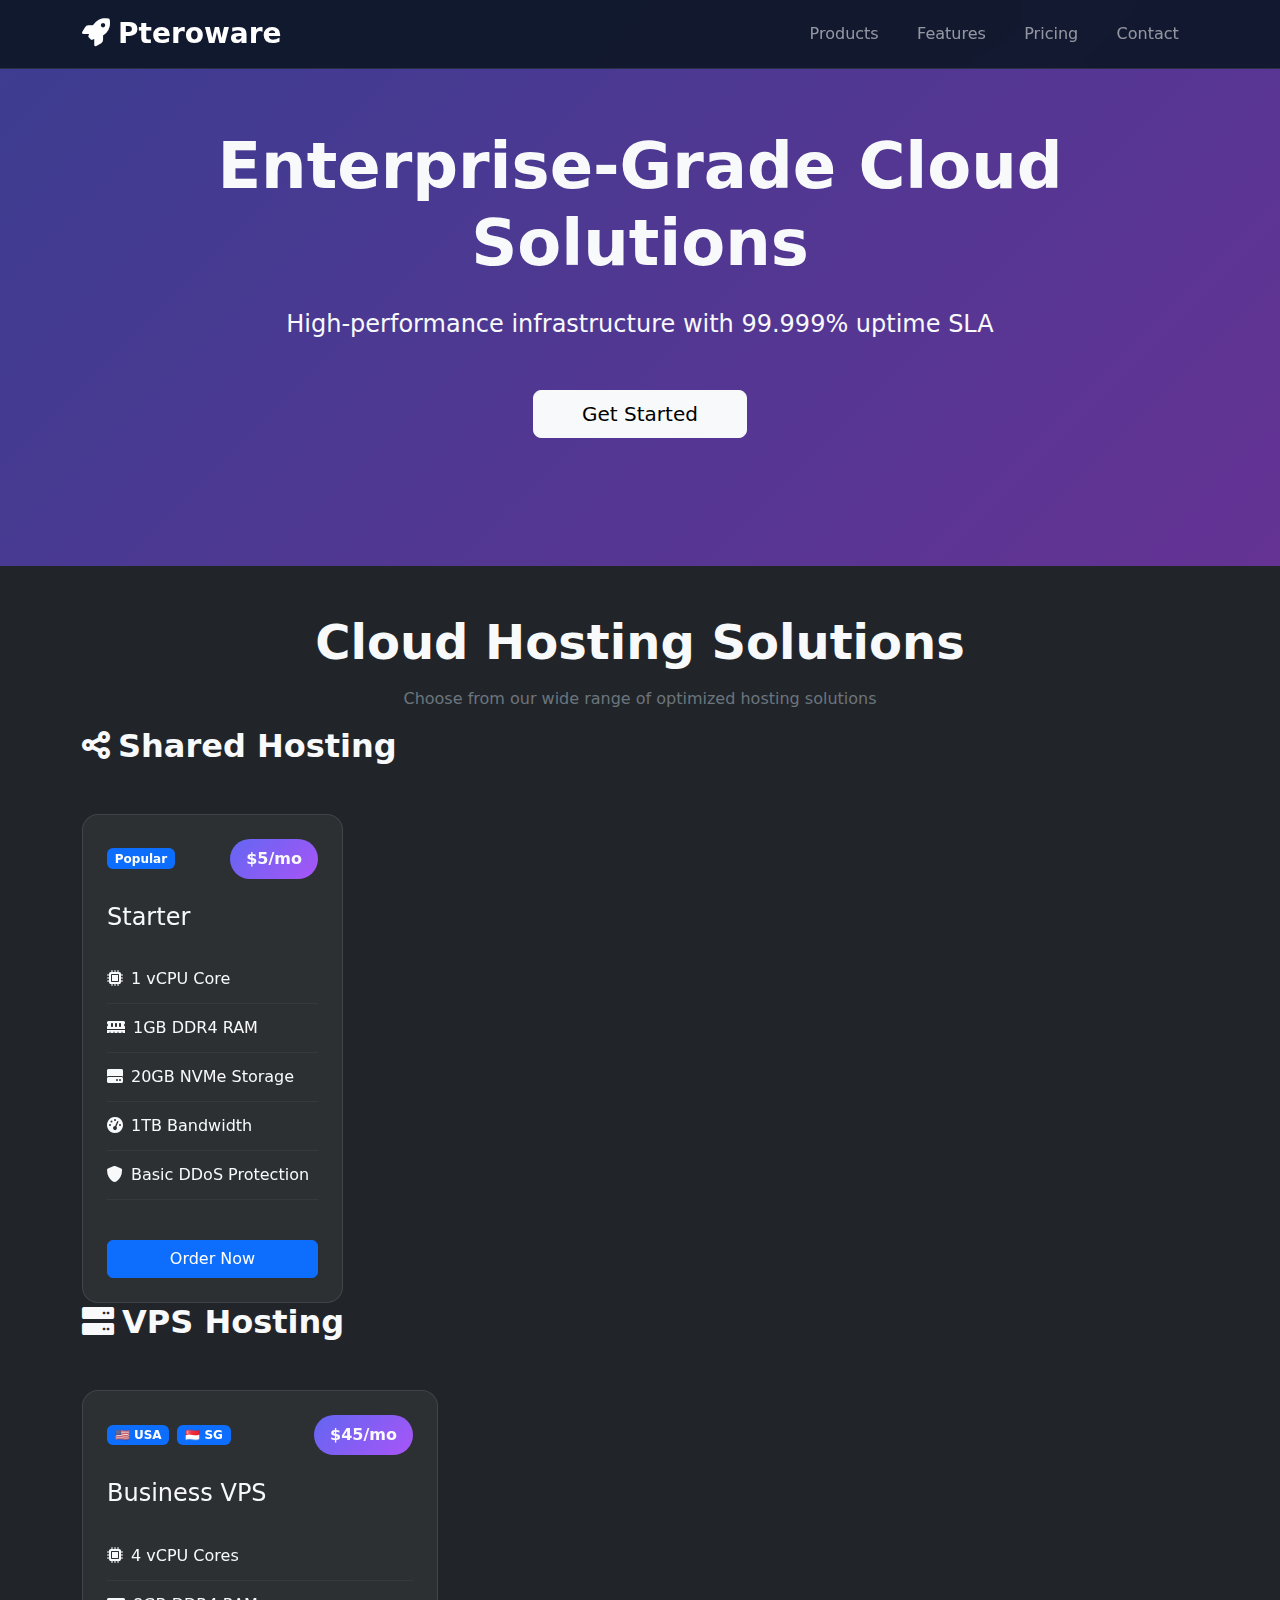
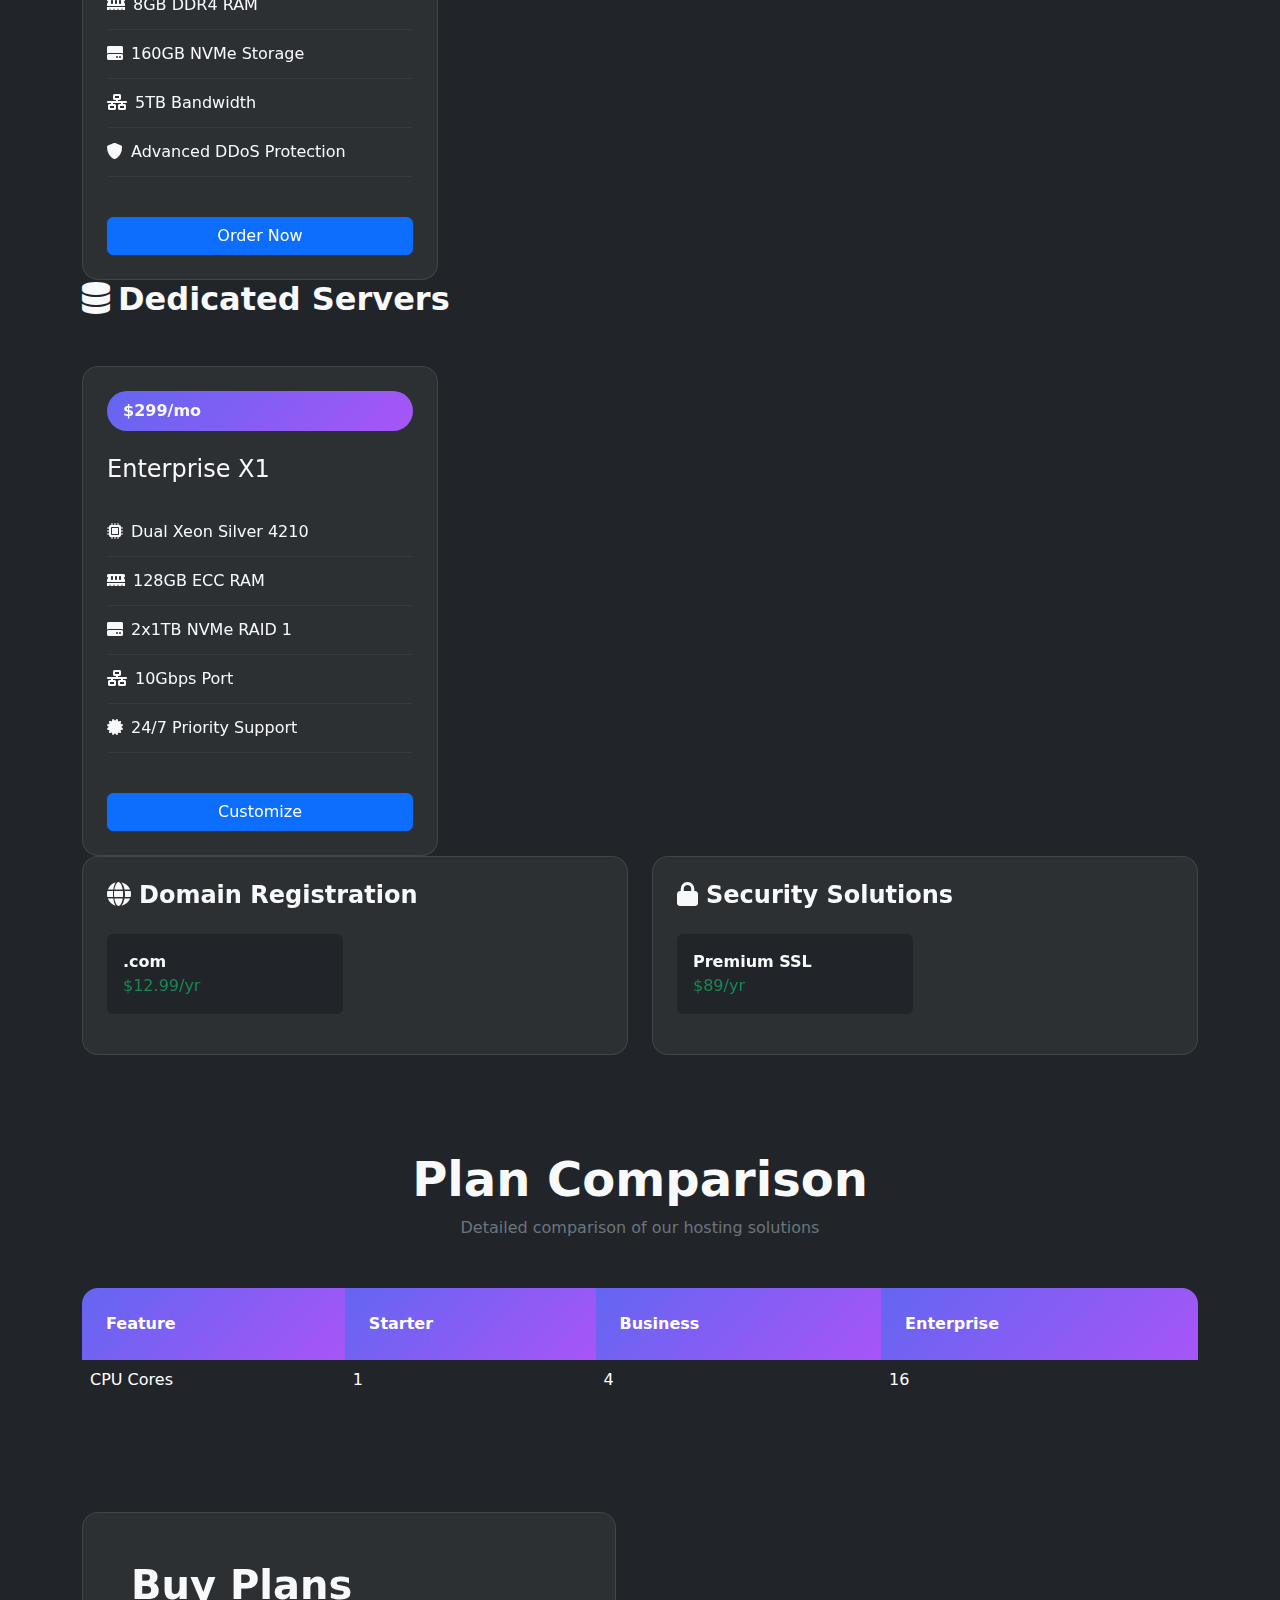
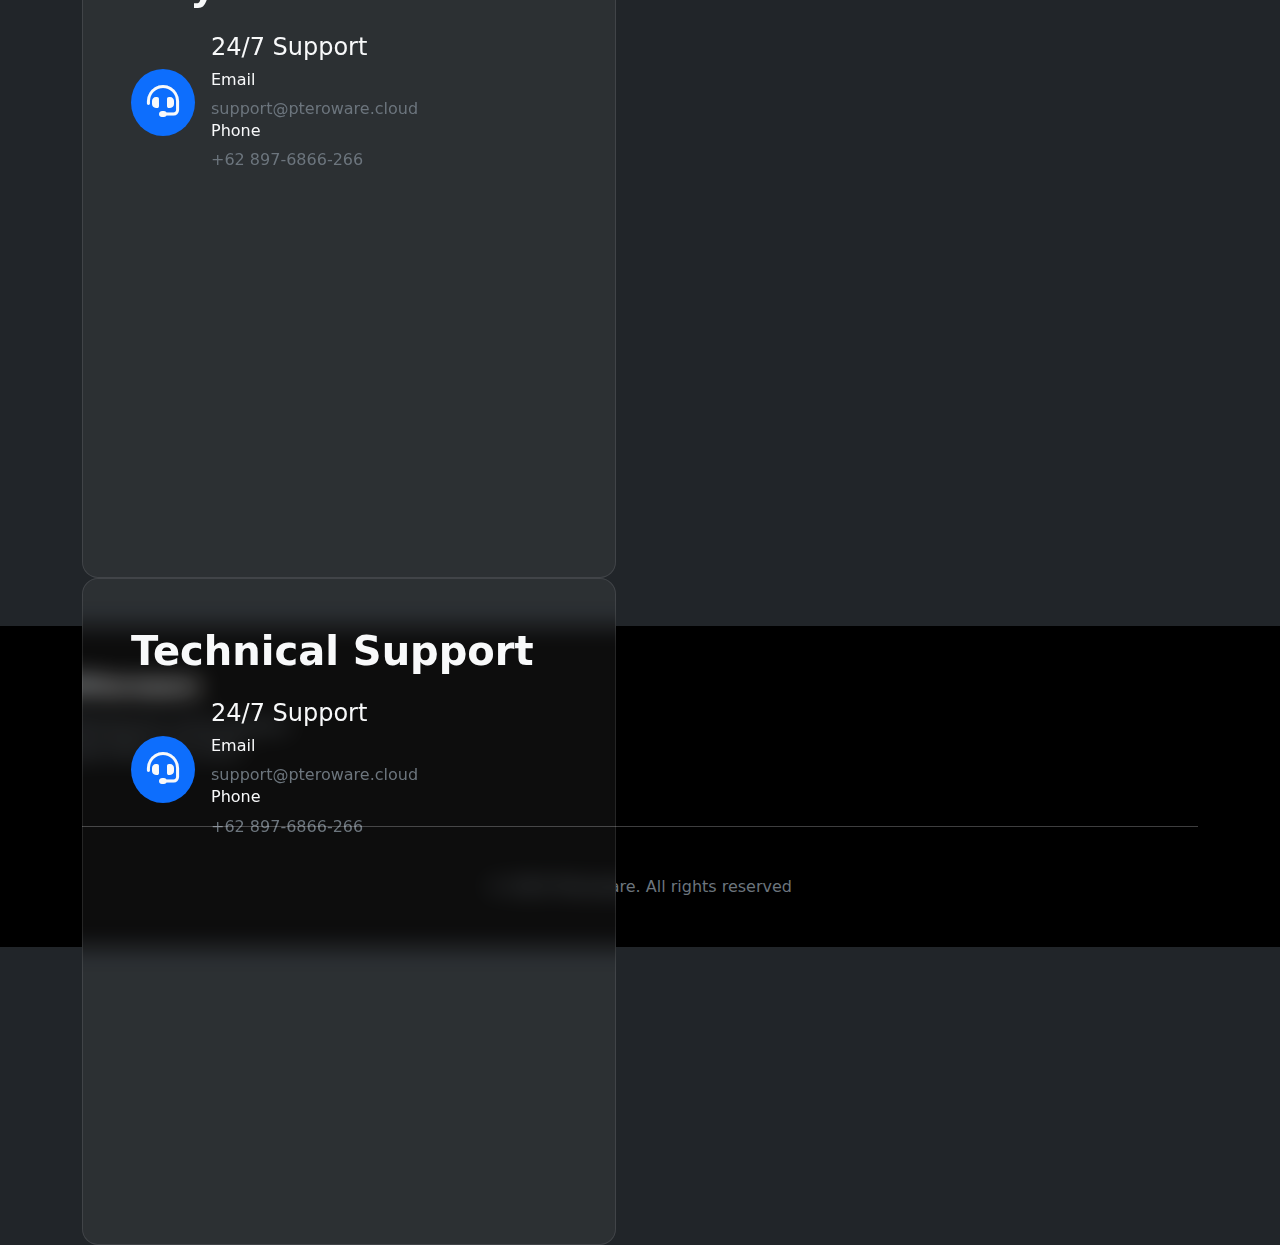
==== index.html @ 28d6e367 "Update index.html" ====
<!DOCTYPE html>
<html lang="en">
<head>
    <meta charset="UTF-8">
    <meta name="viewport" content="width=device-width, initial-scale=1.0">
    <title>Pteroware - Premium Cloud Solutions</title>
    <link href="https://cdn.jsdelivr.net/npm/bootstrap@5.3.0/dist/css/bootstrap.min.css" rel="stylesheet">
    <link href="https://cdnjs.cloudflare.com/ajax/libs/font-awesome/6.0.0/css/all.min.css" rel="stylesheet">
    <style>
        :root {
            --primary-gradient: linear-gradient(135deg, #6366f1 0%, #a855f7 100%);
            --dark-bg: #0f172a;
            --card-bg: rgba(255, 255, 255, 0.05);
            --text-light: #f8fafc;
            --text-secondary: #94a3b8;
        }

        body {
            background: var(--dark-bg);
            color: var(--text-light);
            font-family: 'Segoe UI', system-ui, sans-serif;
        }

        /* Navigation */
        .navbar {
            background: rgba(15, 23, 42, 0.95) !important;
            backdrop-filter: blur(10px);
            border-bottom: 1px solid rgba(255, 255, 255, 0.1);
        }

        .nav-link {
            position: relative;
            padding: 0.5rem 1.2rem !important;
            transition: all 0.3s ease;
        }

        .nav-link::after {
            content: '';
            position: absolute;
            bottom: 0;
            left: 50%;
            width: 0;
            height: 2px;
            background: var(--primary-gradient);
            transition: all 0.3s ease;
        }

        .nav-link:hover::after {
            width: 100%;
            left: 0;
        }

        /* Hero Section */
        .hero-section {
            background: var(--primary-gradient),
                        url('https://images.unsplash.com/photo-1480694313141-fce5e697ee25') center/cover;
            padding: 8rem 0;
            position: relative;
            overflow: hidden;
        }

        .hero-overlay {
            position: absolute;
            top: 0;
            left: 0;
            width: 100%;
            height: 100%;
            background: rgba(0, 0, 0, 0.4);
        }

        /* Product Cards */
        .product-card {
            background: var(--card-bg);
            border: 1px solid rgba(255, 255, 255, 0.1);
            border-radius: 1rem;
            transition: all 0.3s cubic-bezier(0.4, 0, 0.2, 1);
            backdrop-filter: blur(12px);
        }

        .product-card:hover {
            transform: translateY(-0.5rem);
            box-shadow: 0 20px 40px rgba(0, 0, 0, 0.3);
        }

        .price-badge {
            background: var(--primary-gradient);
            padding: 0.5rem 1rem;
            border-radius: 2rem;
            font-weight: 600;
        }

        /* Feature List */
        .feature-list li {
            padding: 0.75rem 0;
            border-bottom: 1px solid rgba(255, 255, 255, 0.05);
        }

        /* Comparison Table */
        .comparison-table {
            border-radius: 1rem;
            overflow: hidden;
        }
        
        .comparison-table th {
            background: var(--primary-gradient);
            padding: 1.5rem;
        }

        /* Animations */
        @keyframes fadeIn {
            from { opacity: 0; transform: translateY(20px); }
            to { opacity: 1; transform: translateY(0); }
        }

        .animate-fade-in {
            animation: fadeIn 0.6s ease-out forwards;
        }

        /* Hover Effects */
        .hover-scale {
            transition: transform 0.3s ease;
        }

        .hover-scale:hover {
            transform: scale(1.02);
        }
    </style>
</head>
<body class="bg-dark text-light">

<!-- Navigation -->
<nav class="navbar navbar-expand-lg navbar-dark fixed-top">
    <div class="container">
        <a class="navbar-brand fs-3 fw-bold" href="#">
            <i class="fas fa-rocket me-2"></i>Pteroware
        </a>
        <div class="collapse navbar-collapse">
            <ul class="navbar-nav ms-auto">
                <li class="nav-item"><a class="nav-link" href="#products">Products</a></li>
                <li class="nav-item"><a class="nav-link" href="#features">Features</a></li>
                <li class="nav-item"><a class="nav-link" href="#pricing">Pricing</a></li>
                <li class="nav-item"><a class="nav-link" href="#contact">Contact</a></li>
            </ul>
        </div>
    </div>
</nav>

<!-- Hero Section -->
<section class="hero-section">
    <div class="hero-overlay"></div>
    <div class="container text-center position-relative py-8">
        <h1 class="display-3 fw-bold mb-4 animate-fade-in">Enterprise-Grade Cloud Solutions</h1>
        <p class="lead fs-4 mb-5 text-light animate-fade-in" style="animation-delay: 0.2s">
            High-performance infrastructure with 99.999% uptime SLA
        </p>
        <div class="d-flex gap-3 justify-content-center animate-fade-in" style="animation-delay: 0.4s">
            <a href="#contact" class="btn btn-light btn-lg px-5">Get Started</a>
         </div>
    </div>
</section>

<!-- Products Section -->
<section id="products" class="py-5">
    <div class="container">
        <div class="text-center mb-6">
            <h2 class="display-5 fw-bold mb-3">Cloud Hosting Solutions</h2>
            <p class="text-secondary">Choose from our wide range of optimized hosting solutions</p>
        </div>

        <!-- Shared Hosting -->
        <div class="row g-4 mb-6">
            <h3 class="h2 fw-bold mb-4"><i class="fas fa-share-alt me-2"></i>Shared Hosting</h3>
            <div class="col-lg-3 col-md-6">
                <div class="product-card p-4 h-100">
                    <div class="d-flex justify-content-between align-items-center mb-4">
                        <span class="badge bg-primary">Popular</span>
                        <div class="price-badge">$5<span class="fs-6">/mo</span></div>
                    </div>
                    <h4 class="mb-4">Starter</h4>
                    <ul class="feature-list list-unstyled">
                        <li><i class="fas fa-microchip me-2"></i>1 vCPU Core</li>
                        <li><i class="fas fa-memory me-2"></i>1GB DDR4 RAM</li>
                        <li><i class="fas fa-hdd me-2"></i>20GB NVMe Storage</li>
                        <li><i class="fas fa-tachometer-alt me-2"></i>1TB Bandwidth</li>
                        <li><i class="fas fa-shield-alt me-2"></i>Basic DDoS Protection</li>
                    </ul>
                    <a href="#" class="btn btn-primary w-100 mt-4">Order Now</a>
                </div>
            </div>
            
            <!-- Add other hosting plans with similar structure -->

        </div>

        

        <!-- VPS Hosting -->
        <div class="row g-4 mb-6">
            <h3 class="h2 fw-bold mb-4"><i class="fas fa-server me-2"></i>VPS Hosting</h3>
            <div class="col-lg-4 col-md-6">
                <div class="product-card p-4 h-100">
                    <div class="d-flex justify-content-between align-items-center mb-4">
                        <div class="d-flex gap-2">
                            <span class="badge bg-primary">🇺🇸 USA</span>
                            <span class="badge bg-primary">🇸🇬 SG</span>
                        </div>
                        <div class="price-badge">$45<span class="fs-6">/mo</span></div>
                    </div>
                    <h4 class="mb-4">Business VPS</h4>
                    <ul class="feature-list list-unstyled">
                        <li><i class="fas fa-microchip me-2"></i>4 vCPU Cores</li>
                        <li><i class="fas fa-memory me-2"></i>8GB DDR4 RAM</li>
                        <li><i class="fas fa-hdd me-2"></i>160GB NVMe Storage</li>
                        <li><i class="fas fa-network-wired me-2"></i>5TB Bandwidth</li>
                        <li><i class="fas fa-shield-alt me-2"></i>Advanced DDoS Protection</li>
                    </ul>
                    <a href="#" class="btn btn-primary w-100 mt-4">Order Now</a>
                </div>
            </div>
            
            <!-- Add other VPS plans -->

        </div>

        <!-- Dedicated Servers -->
        <div class="row g-4 mb-6">
            <h3 class="h2 fw-bold mb-4"><i class="fas fa-database me-2"></i>Dedicated Servers</h3>
            <div class="col-lg-4 col-md-6">
                <div class="product-card p-4 h-100">
                    <div class="price-badge bg-dark">$299<span class="fs-6">/mo</span></div>
                    <h4 class="my-4">Enterprise X1</h4>
                    <ul class="feature-list list-unstyled">
                        <li><i class="fas fa-microchip me-2"></i>Dual Xeon Silver 4210</li>
                        <li><i class="fas fa-memory me-2"></i>128GB ECC RAM</li>
                        <li><i class="fas fa-hdd me-2"></i>2x1TB NVMe RAID 1</li>
                        <li><i class="fas fa-network-wired me-2"></i>10Gbps Port</li>
                        <li><i class="fas fa-certificate me-2"></i>24/7 Priority Support</li>
                    </ul>
                    <a href="#" class="btn btn-primary w-100 mt-4">Customize</a>
                </div>
            </div>
            
            <!-- Add other dedicated servers -->

        </div>

        <!-- Additional Services -->
        <div class="row g-4">
            <div class="col-md-6">
                <div class="product-card p-4 h-100">
                    <h3 class="h4 fw-bold mb-4"><i class="fas fa-globe me-2"></i>Domain Registration</h3>
                    <div class="row">
                        <div class="col-6 mb-3">
                            <div class="p-3 bg-dark rounded hover-scale">
                                <div class="fw-bold">.com</div>
                                <div class="text-success">$12.99/yr</div>
                            </div>
                        </div>
                        <!-- Add more domain extensions -->
                    </div>
                </div>
            </div>

            <div class="col-md-6">
                <div class="product-card p-4 h-100">
                    <h3 class="h4 fw-bold mb-4"><i class="fas fa-lock me-2"></i>Security Solutions</h3>
                    <div class="row">
                        <div class="col-6 mb-3">
                            <div class="p-3 bg-dark rounded hover-scale">
                                <div class="fw-bold">Premium SSL</div>
                                <div class="text-success">$89/yr</div>
                            </div>
                        </div>
                        <!-- Add more security products -->
                    </div>
                </div>
            </div>
        </div>
    </div>
</section>

<!-- Comparison Table -->
<section class="py-5 bg-dark">
    <div class="container">
        <div class="text-center mb-5">
            <h2 class="display-5 fw-bold">Plan Comparison</h2>
            <p class="text-secondary">Detailed comparison of our hosting solutions</p>
        </div>
        
        <div class="table-responsive comparison-table">
            <table class="table table-dark table-borderless">
                <thead>
                    <tr>
                        <th>Feature</th>
                        <th>Starter</th>
                        <th>Business</th>
                        <th>Enterprise</th>
                    </tr>
                </thead>
                <tbody>
                    <tr>
                        <td>CPU Cores</td>
                        <td>1</td>
                        <td>4</td>
                        <td>16</td>
                    </tr>
                    <!-- Add more comparison rows -->
                </tbody>
            </table>
        </div>
    </div>
</section>

<!-- Contact Section -->
<section id="contact" class="py-5">
    <div class="container">
        <div class="row g-5">
            <div class="col-lg-6">
                <div class="product-card p-5 h-100">
                    <h2 class="display-6 fw-bold mb-4">Buy Plans</h2>
                    <div class="d-flex align-items-center mb-4">
                        <div class="icon-box bg-primary rounded-circle p-3 me-3">
                            <i class="fas fa-headset fa-2x"></i>
                        </div>
                        <div>
                            <h4>24/7 Support</h4>
                            <h6>Email</h6>
                            <p class="mb-0 text-secondary">support@pteroware.cloud</p>
                            <h7></h7>
                            <h6>Phone</h6>
                            <p class="mb-0 text-secondary">+62 897-6866-266</p>
                        </div>
                    </div>
                    <!-- Add more contact methods -->
                </div>
                <div class="product-card p-5 h-100">
                    <h2 class="display-6 fw-bold mb-4">Technical Support</h2>
                    <div class="d-flex align-items-center mb-4">
                        <div class="icon-box bg-primary rounded-circle p-3 me-3">
                            <i class="fas fa-headset fa-2x"></i>
                        </div>
                        <div>
                            <h4>24/7 Support</h4>
                            <h6>Email</h6>
                            <p class="mb-0 text-secondary">support@pteroware.cloud</p>
                            <h7></h7>
                            <h6>Phone</h6>
                            <p class="mb-0 text-secondary">+62 897-6866-266</p>
                        </div>
                    </div>
                    <!-- Add more contact methods -->
                </div>
            </div>
            
            <div class="col-lg-6">
                <!-- Contact form -->
            </div>
        </div>
    </div>
</section>

<!-- Footer -->
<footer class="bg-black py-5">
    <div class="container">
        <div class="row g-5">
            <div class="col-lg-3">
                <h5 class="fw-bold mb-3">Pteroware</h5>
                <p class="text-secondary">Enterprise cloud solutions provider since 2015</p>
            </div>
            <!-- Add footer sections -->
        </div>
        <hr class="my-5">
        <div class="text-center text-secondary">
            <p class="mb-0">&copy; 2025 Pteroware. All rights reserved</p>
        </div>
    </div>
</footer>

<script src="https://cdn.jsdelivr.net/npm/bootstrap@5.3.0/dist/js/bootstrap.bundle.min.js"></script>
</body>
</html>
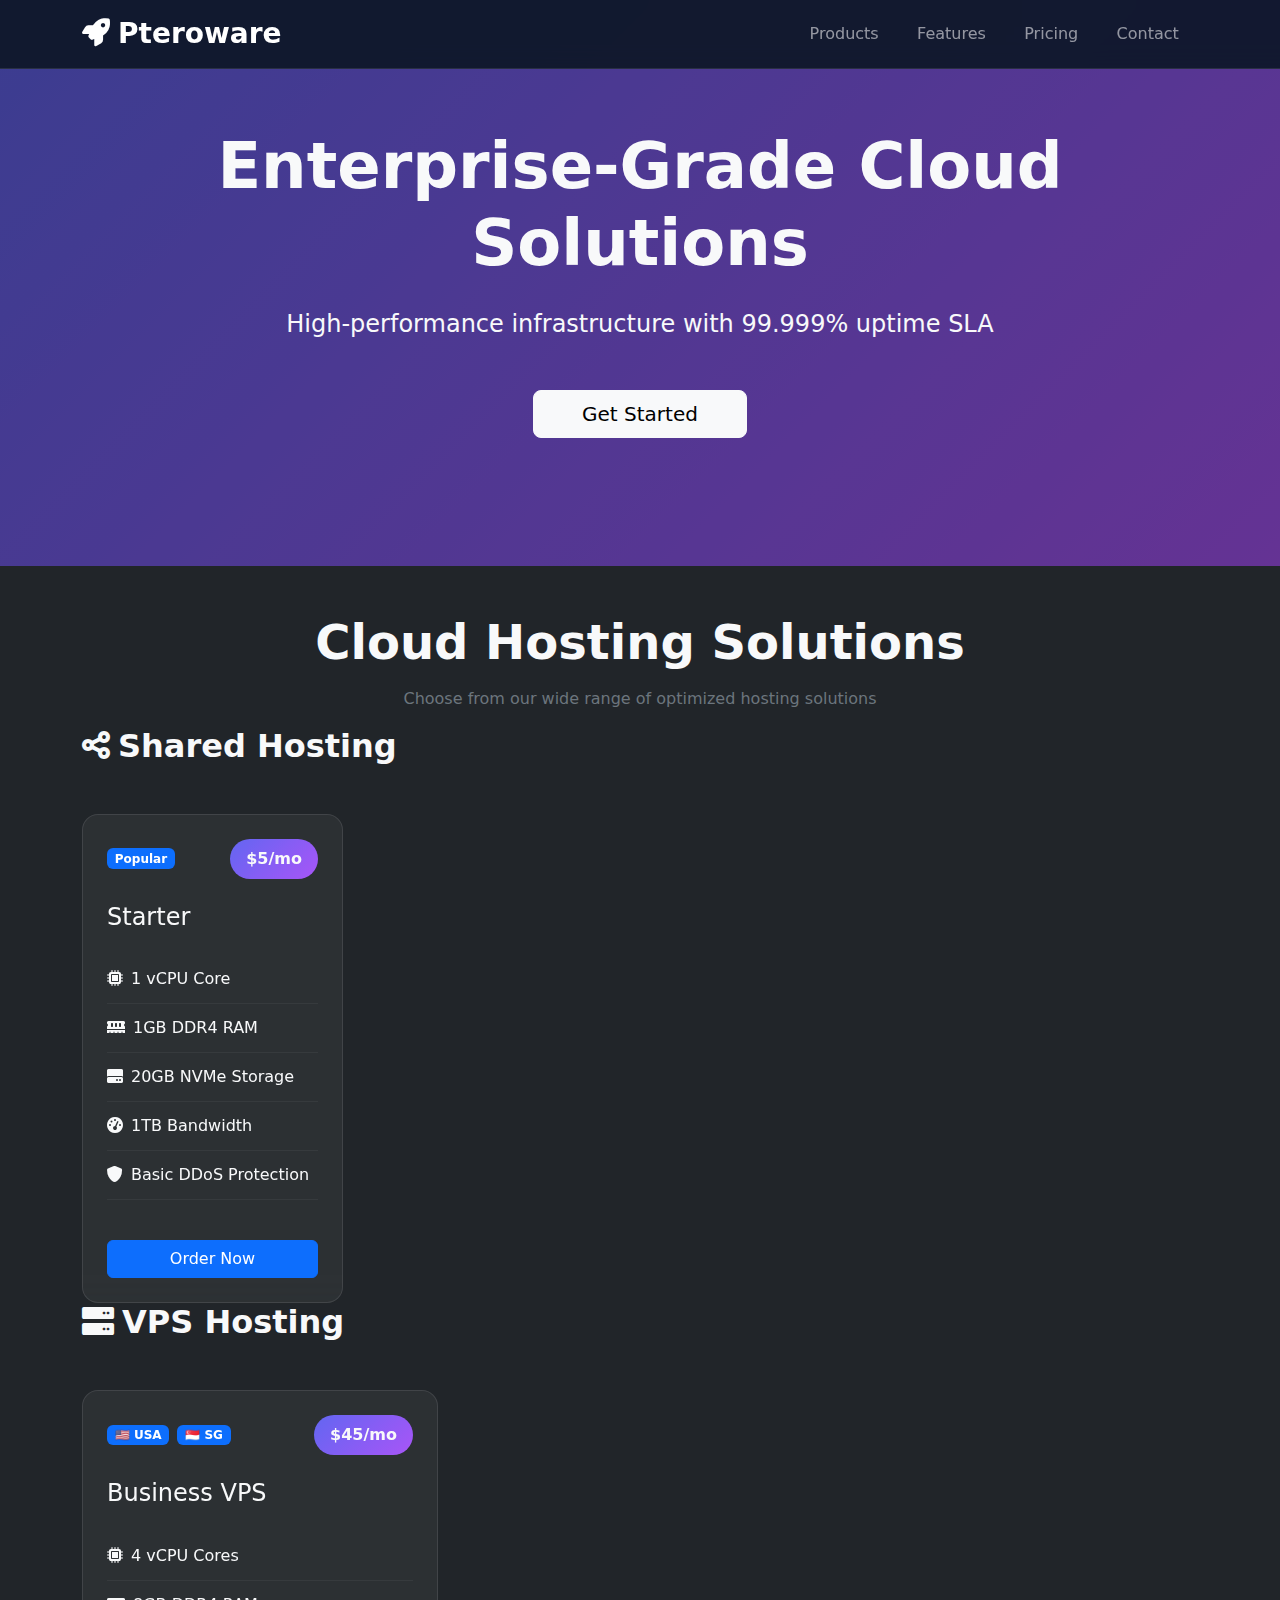
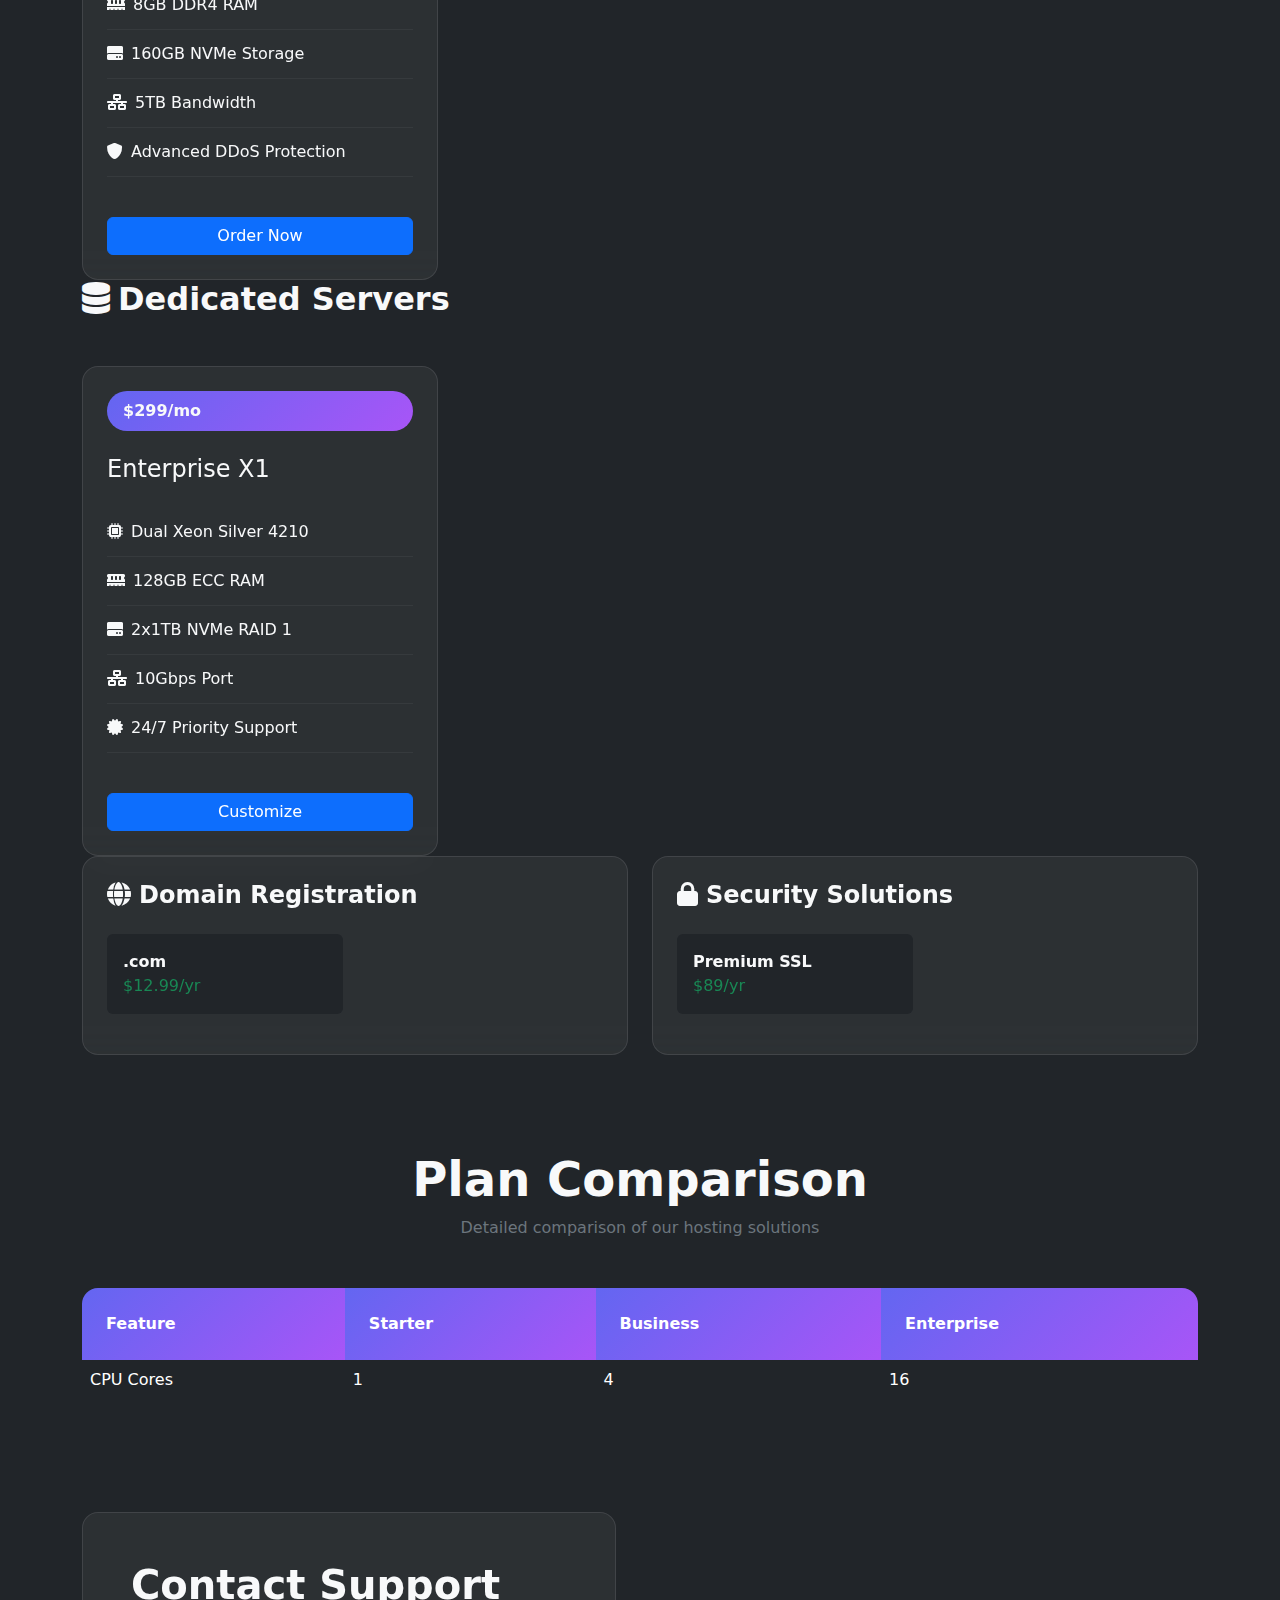
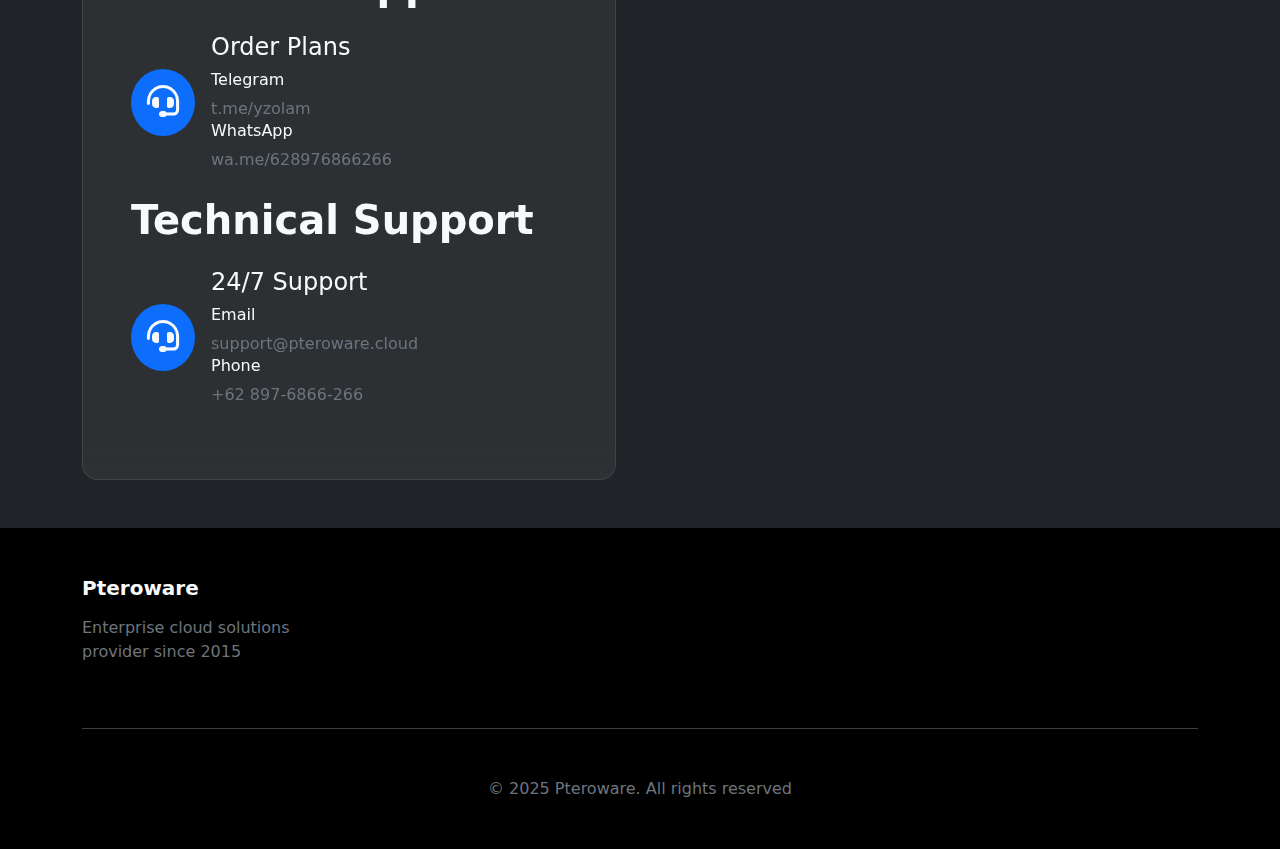
==== commit 64bdf3ed: "Update index.html" ====
--- a/index.html
+++ b/index.html
@@ -317,7 +317,21 @@
         <div class="row g-5">
             <div class="col-lg-6">
                 <div class="product-card p-5 h-100">
-                    <h2 class="display-6 fw-bold mb-4">Buy Plans</h2>
+                    <h2 class="display-6 fw-bold mb-4">Contact Support</h2>
+                    <div class="d-flex align-items-center mb-4">
+                        <div class="icon-box bg-primary rounded-circle p-3 me-3">
+                            <i class="fas fa-headset fa-2x"></i>
+                        </div>
+                        <div>
+                            <h4>Order Plans</h4>
+                            <h6>Telegram</h6>
+                            <p class="mb-0 text-secondary">t.me/yzolam</p>
+                            <h7></h7>
+                            <h6>WhatsApp</h6>
+                            <p class="mb-0 text-secondary">wa.me/628976866266</p>
+                        </div>
+                    </div>
+                   <h2 class="display-6 fw-bold mb-4">Technical Support</h2>
                     <div class="d-flex align-items-center mb-4">
                         <div class="icon-box bg-primary rounded-circle p-3 me-3">
                             <i class="fas fa-headset fa-2x"></i>
@@ -333,23 +347,6 @@
                     </div>
                     <!-- Add more contact methods -->
                 </div>
-                <div class="product-card p-5 h-100">
-                    <h2 class="display-6 fw-bold mb-4">Technical Support</h2>
-                    <div class="d-flex align-items-center mb-4">
-                        <div class="icon-box bg-primary rounded-circle p-3 me-3">
-                            <i class="fas fa-headset fa-2x"></i>
-                        </div>
-                        <div>
-                            <h4>24/7 Support</h4>
-                            <h6>Email</h6>
-                            <p class="mb-0 text-secondary">support@pteroware.cloud</p>
-                            <h7></h7>
-                            <h6>Phone</h6>
-                            <p class="mb-0 text-secondary">+62 897-6866-266</p>
-                        </div>
-                    </div>
-                    <!-- Add more contact methods -->
-                </div>
             </div>
             
             <div class="col-lg-6">
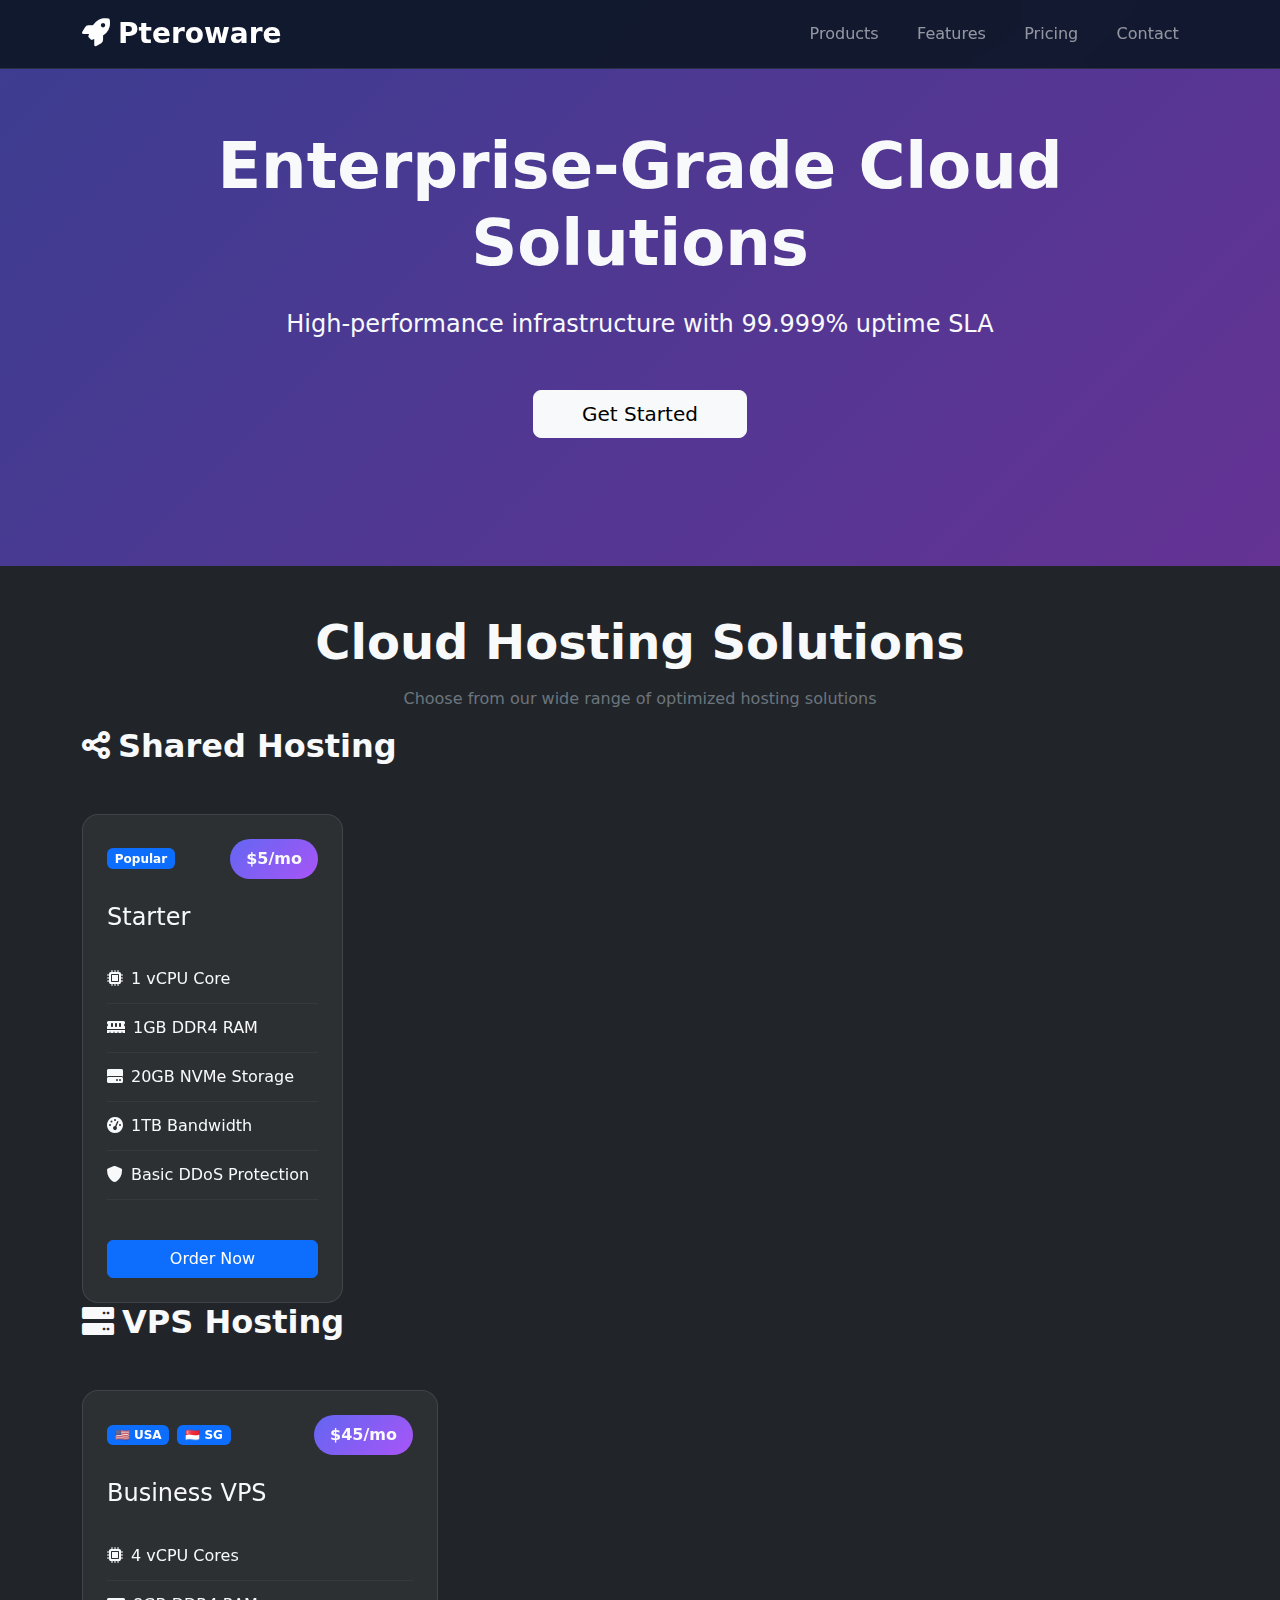
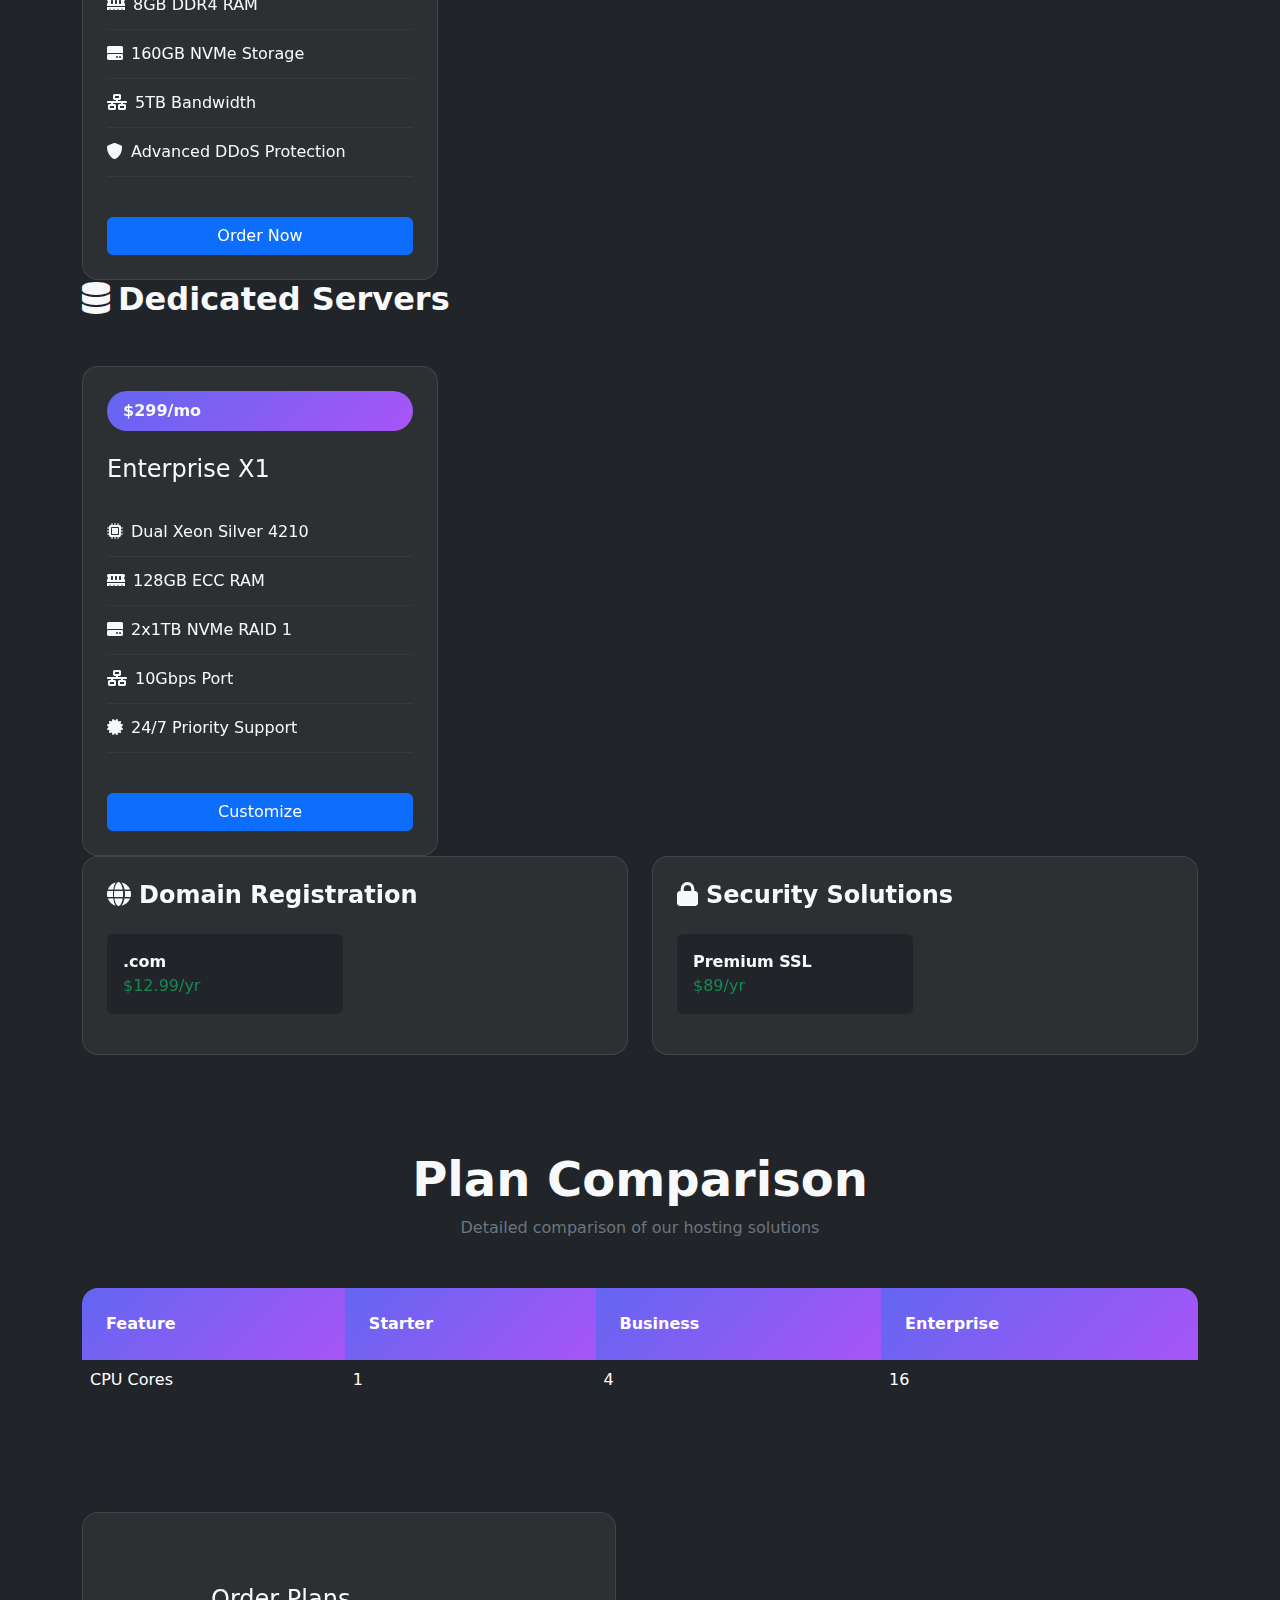
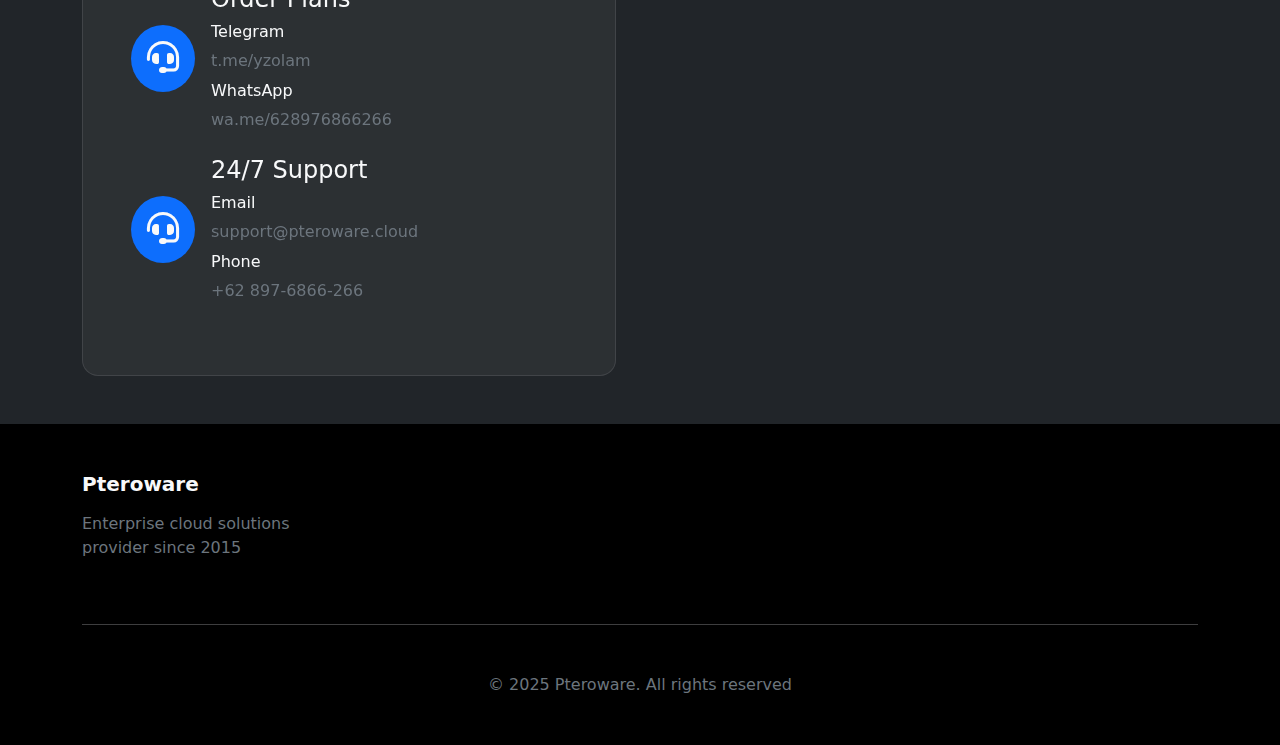
==== commit 2e37c34a: "Update index.html" ====
--- a/index.html
+++ b/index.html
@@ -317,7 +317,7 @@
         <div class="row g-5">
             <div class="col-lg-6">
                 <div class="product-card p-5 h-100">
-                    <h2 class="display-6 fw-bold mb-4">Contact Support</h2>
+                    <h2 class="display-6 fw-bold mb-4"> </h2>
                     <div class="d-flex align-items-center mb-4">
                         <div class="icon-box bg-primary rounded-circle p-3 me-3">
                             <i class="fas fa-headset fa-2x"></i>
@@ -326,12 +326,12 @@
                             <h4>Order Plans</h4>
                             <h6>Telegram</h6>
                             <p class="mb-0 text-secondary">t.me/yzolam</p>
-                            <h7></h7>
+                            <h4> </h4>
                             <h6>WhatsApp</h6>
                             <p class="mb-0 text-secondary">wa.me/628976866266</p>
                         </div>
                     </div>
-                   <h2 class="display-6 fw-bold mb-4">Technical Support</h2>
+                   <h2 class="display-6 fw-bold mb-4"> </h2>
                     <div class="d-flex align-items-center mb-4">
                         <div class="icon-box bg-primary rounded-circle p-3 me-3">
                             <i class="fas fa-headset fa-2x"></i>
@@ -340,7 +340,7 @@
                             <h4>24/7 Support</h4>
                             <h6>Email</h6>
                             <p class="mb-0 text-secondary">support@pteroware.cloud</p>
-                            <h7></h7>
+                            <h4> </h4>
                             <h6>Phone</h6>
                             <p class="mb-0 text-secondary">+62 897-6866-266</p>
                         </div>
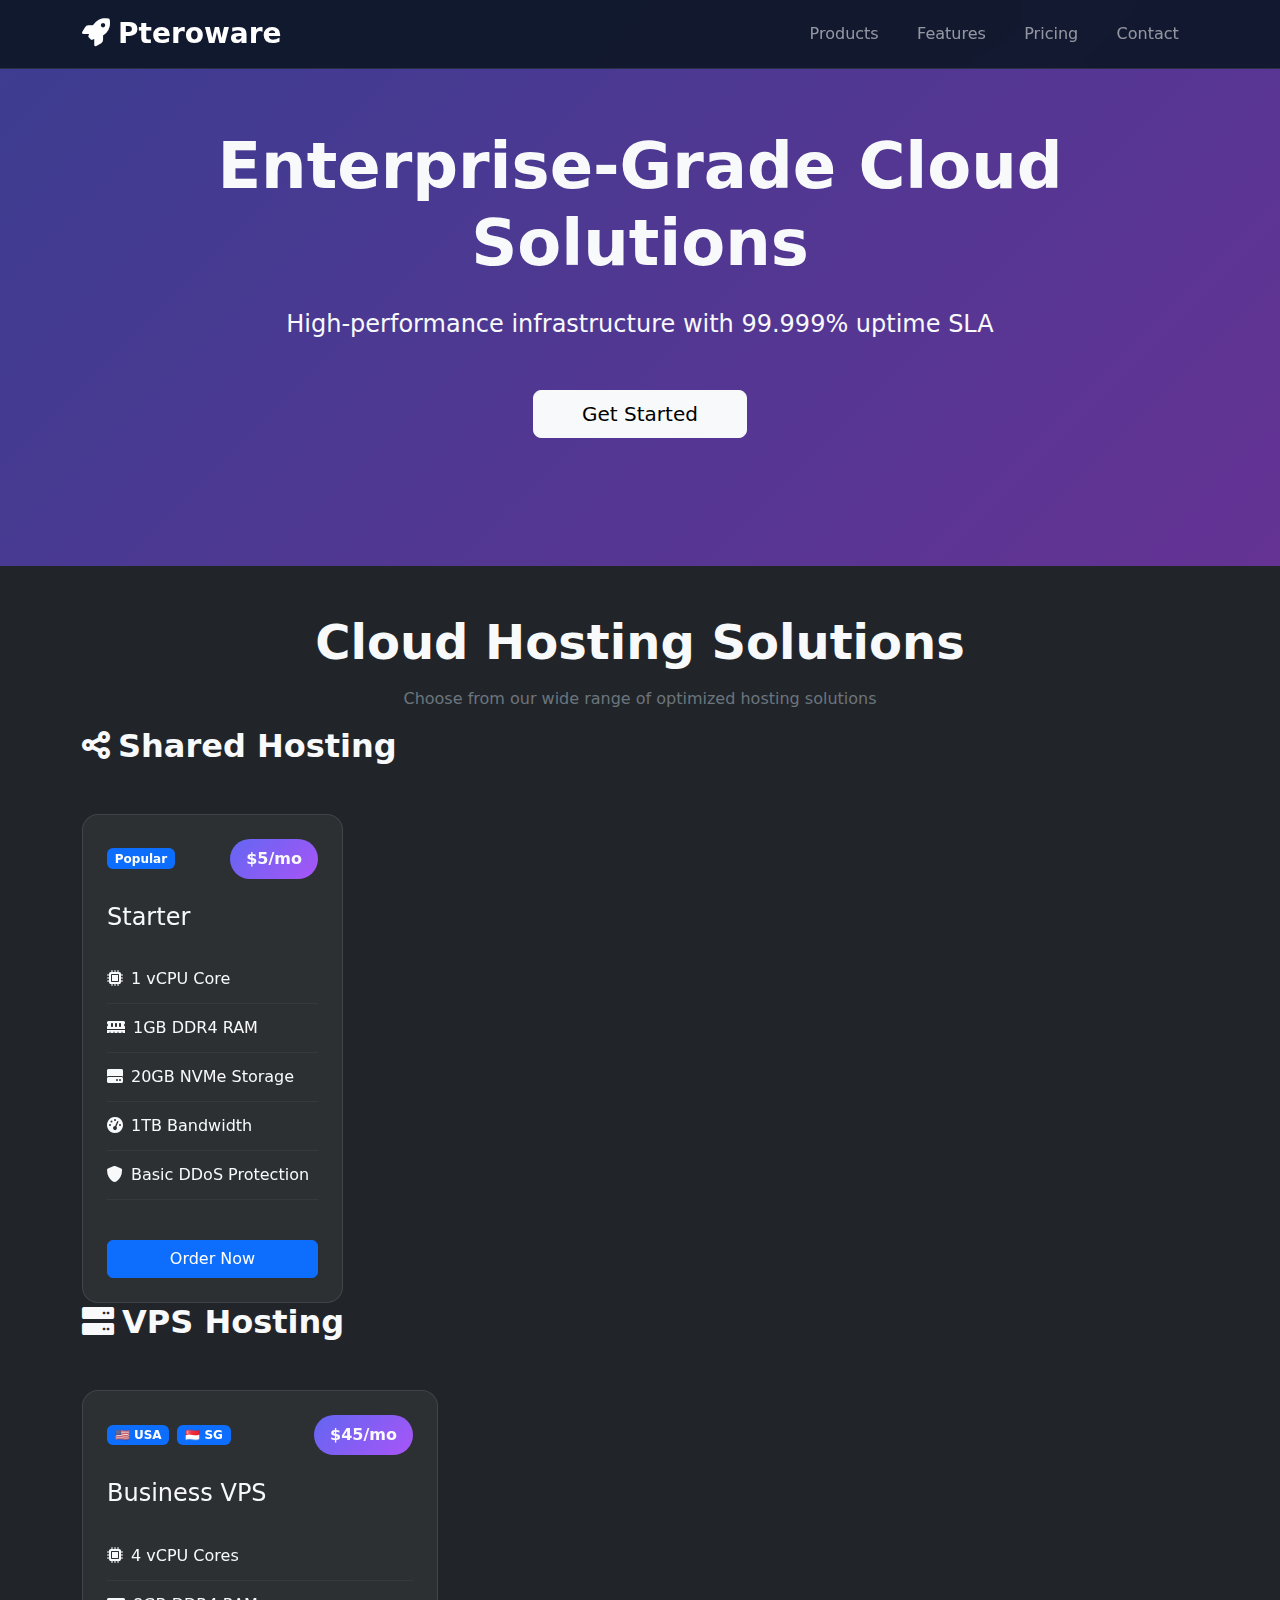
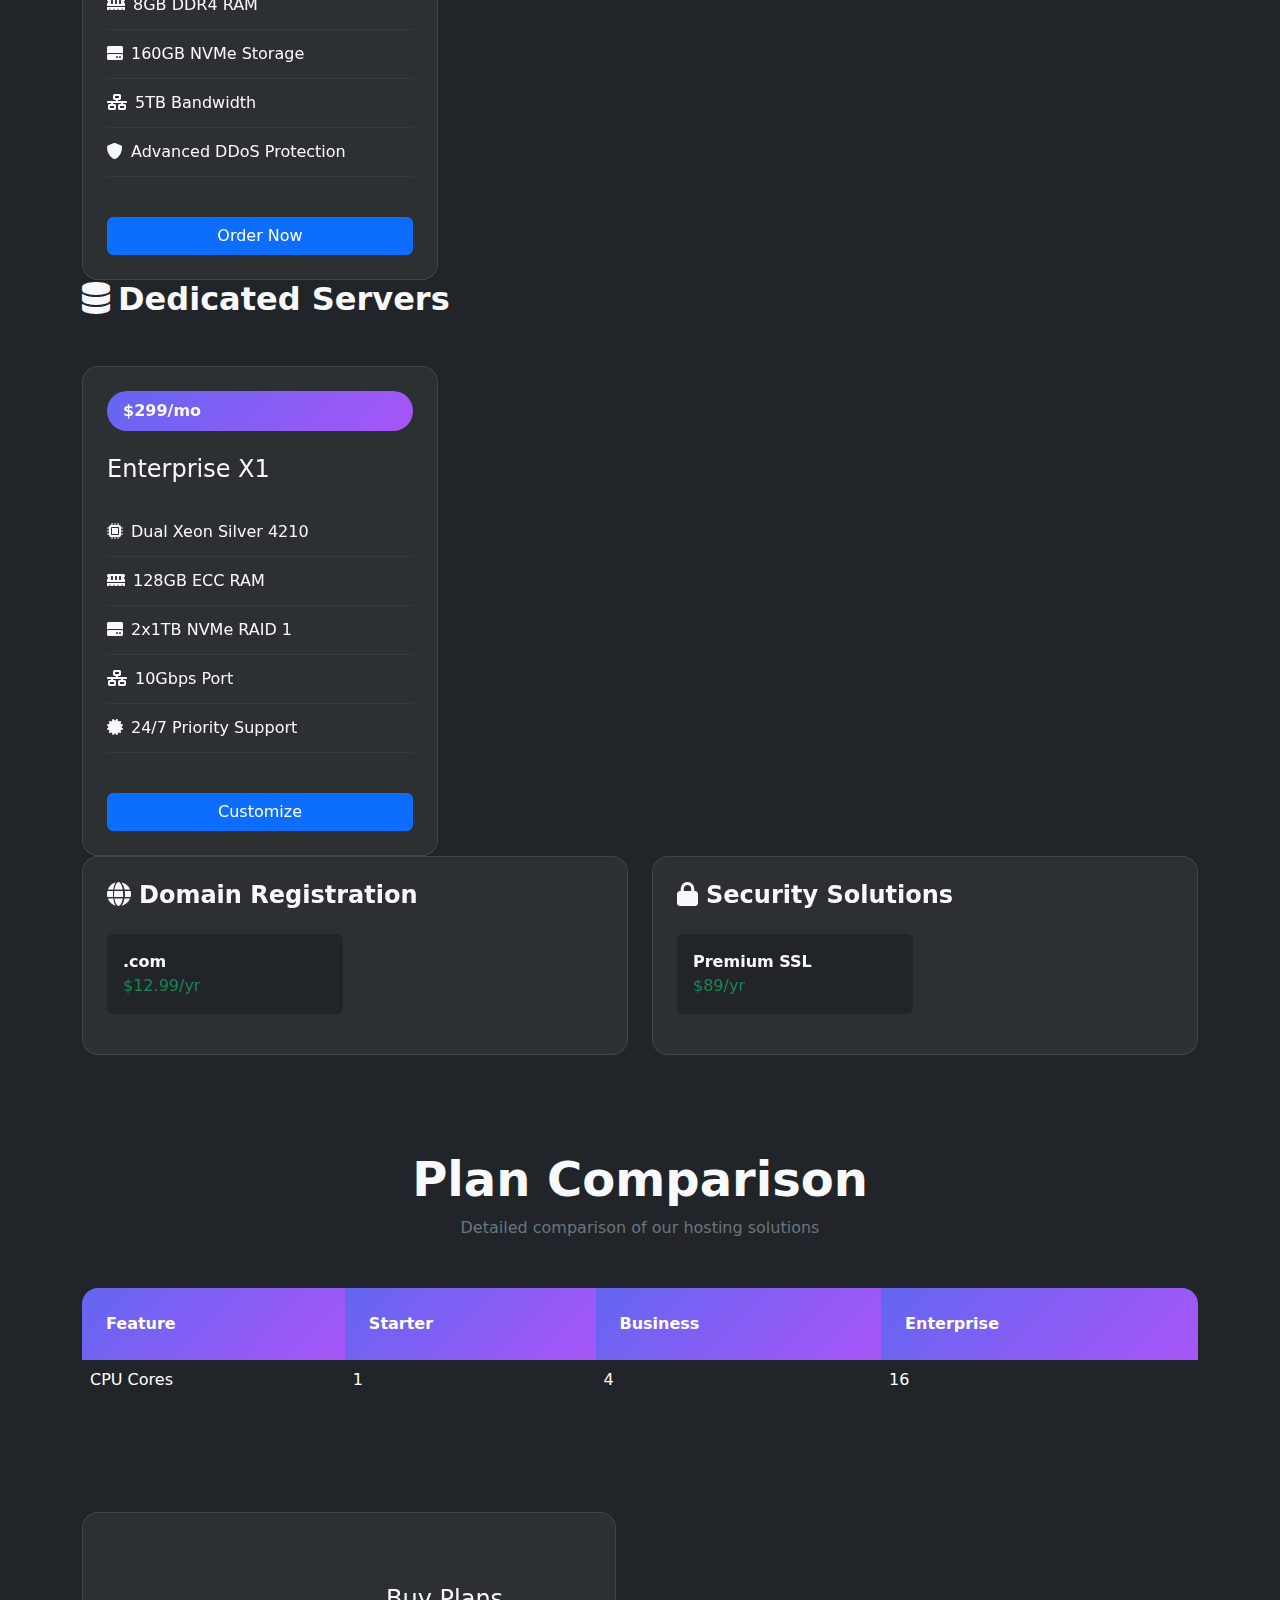
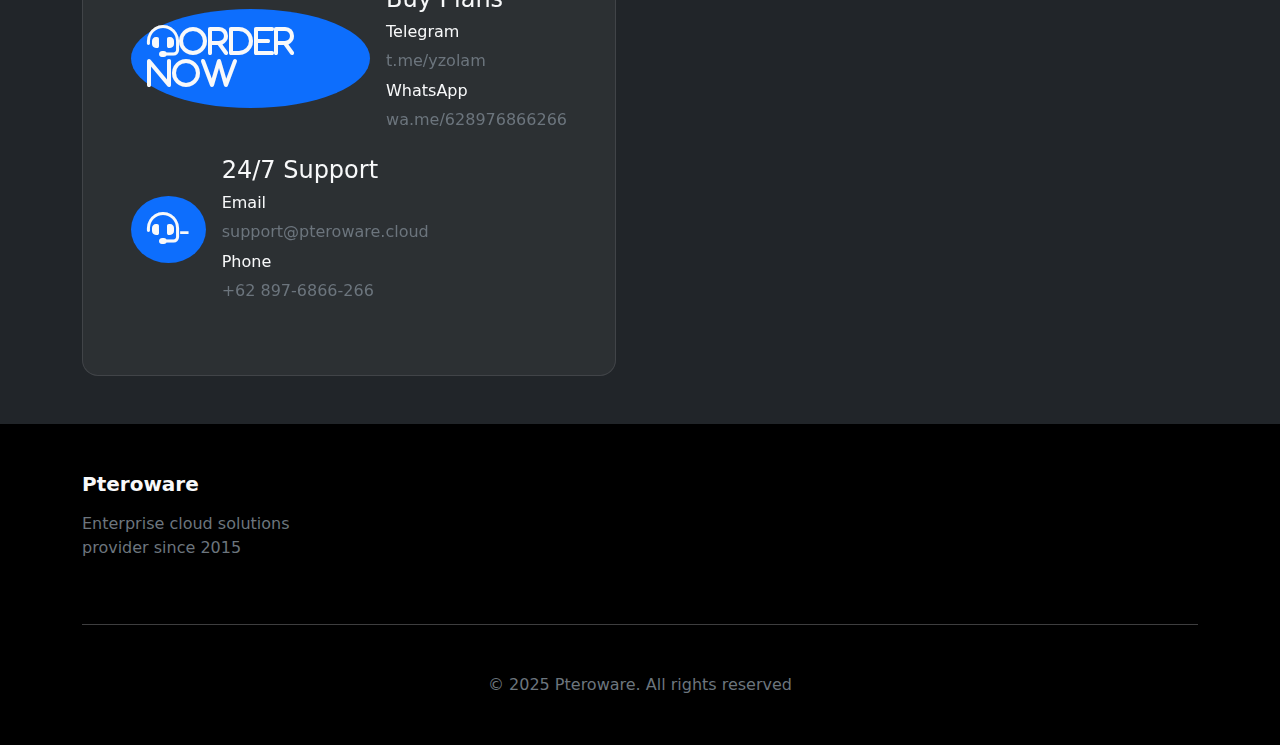
==== commit 9eb062f6: "Update index.html" ====
--- a/index.html
+++ b/index.html
@@ -320,13 +320,13 @@
                     <h2 class="display-6 fw-bold mb-4"> </h2>
                     <div class="d-flex align-items-center mb-4">
                         <div class="icon-box bg-primary rounded-circle p-3 me-3">
-                            <i class="fas fa-headset fa-2x"></i>
+                            <i class="fas fa-headset fa-2x">Order Now</i>
                         </div>
                         <div>
-                            <h4>Order Plans</h4>
+                            <h4>Buy Plans</h4>
                             <h6>Telegram</h6>
                             <p class="mb-0 text-secondary">t.me/yzolam</p>
-                            <h4> </h4>
+                            <h4></h4>
                             <h6>WhatsApp</h6>
                             <p class="mb-0 text-secondary">wa.me/628976866266</p>
                         </div>
@@ -334,13 +334,13 @@
                    <h2 class="display-6 fw-bold mb-4"> </h2>
                     <div class="d-flex align-items-center mb-4">
                         <div class="icon-box bg-primary rounded-circle p-3 me-3">
-                            <i class="fas fa-headset fa-2x"></i>
+                            <i class="fas fa-headset fa-2x">-</i>
                         </div>
                         <div>
                             <h4>24/7 Support</h4>
                             <h6>Email</h6>
                             <p class="mb-0 text-secondary">support@pteroware.cloud</p>
-                            <h4> </h4>
+                            <h4></h4>
                             <h6>Phone</h6>
                             <p class="mb-0 text-secondary">+62 897-6866-266</p>
                         </div>
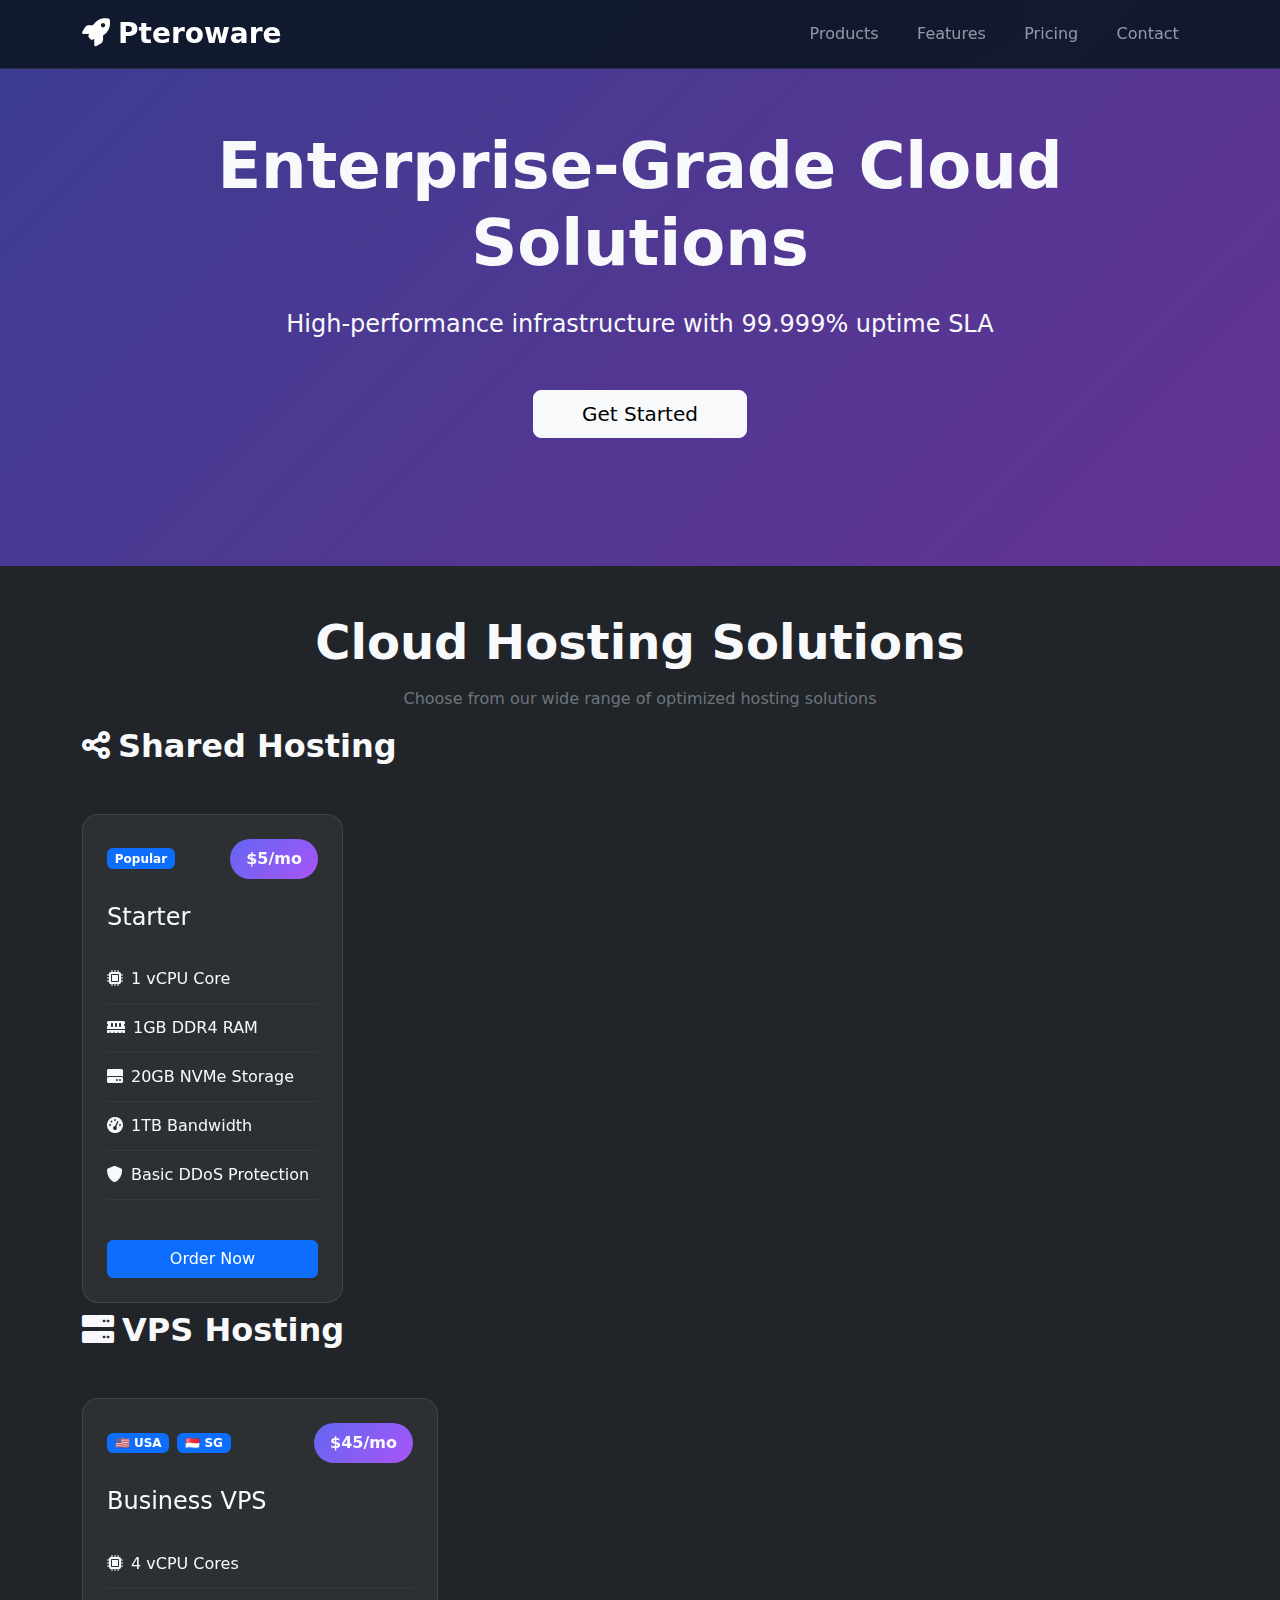
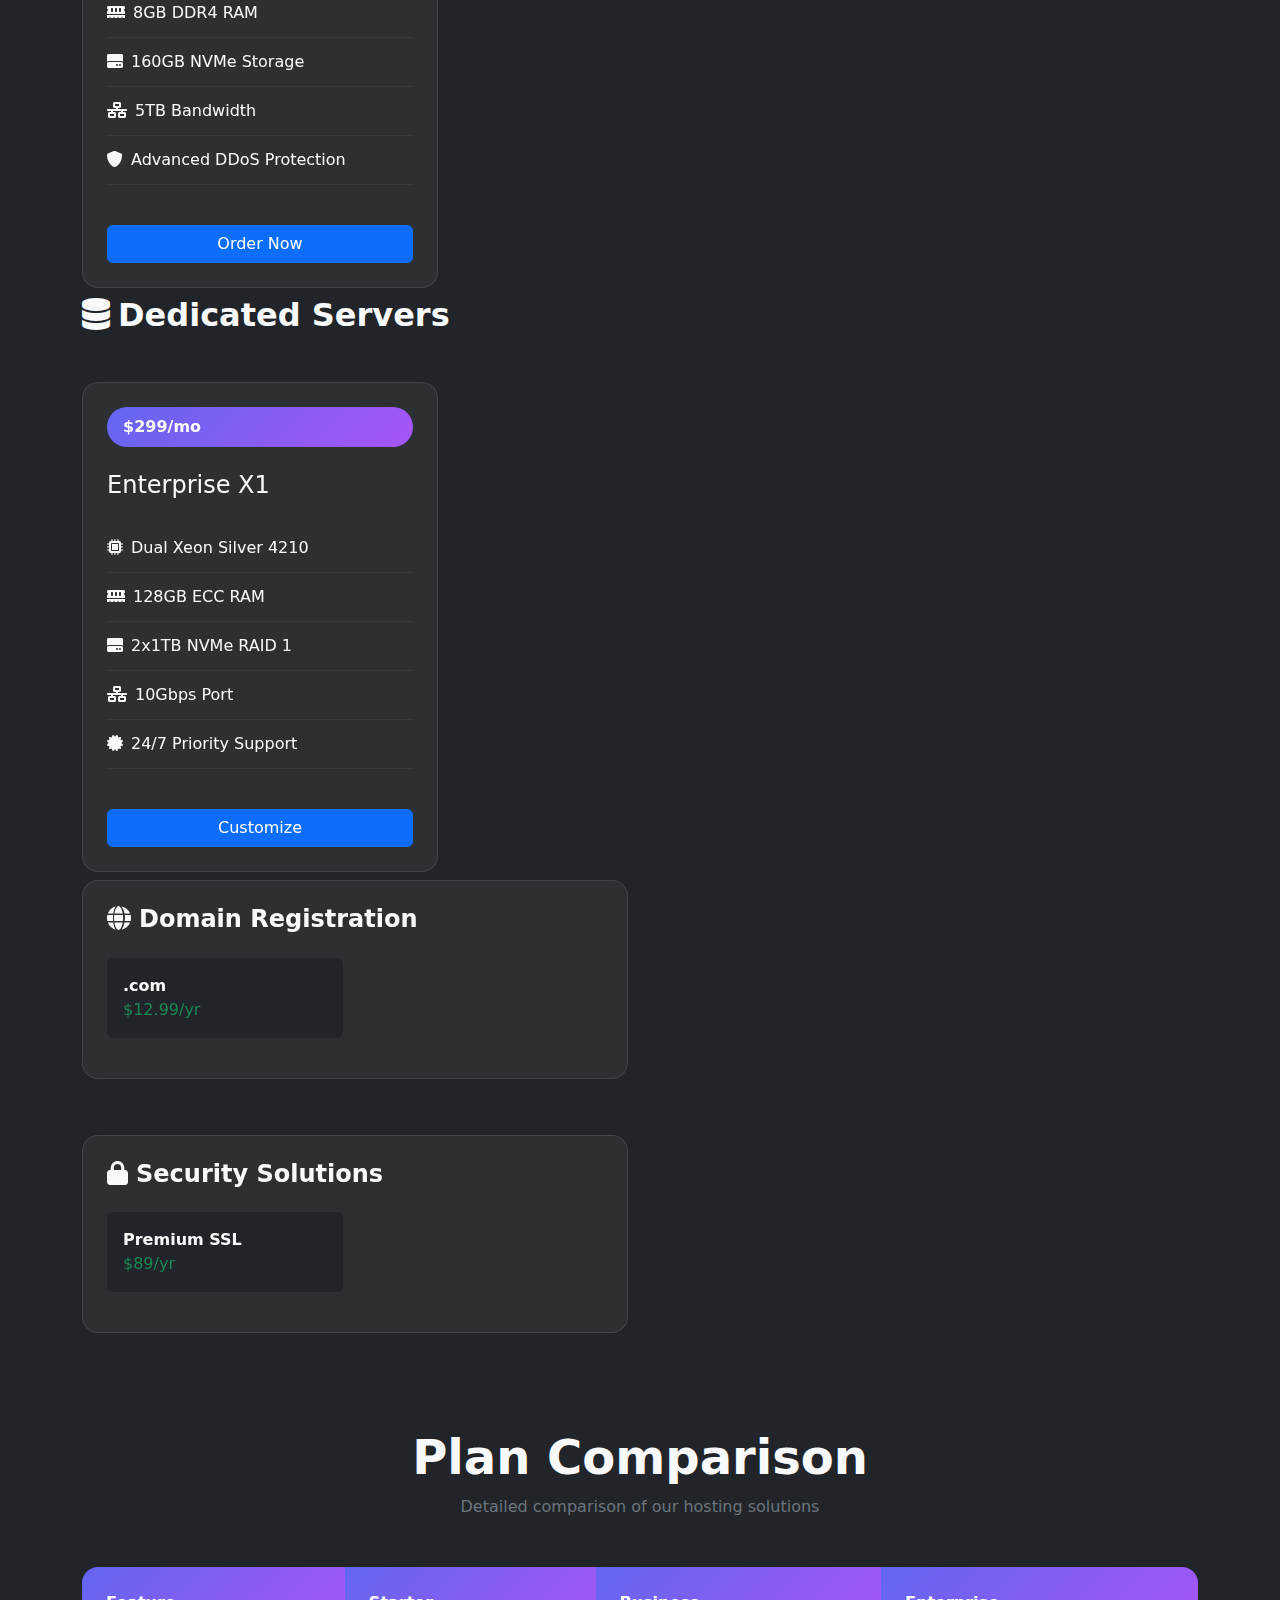
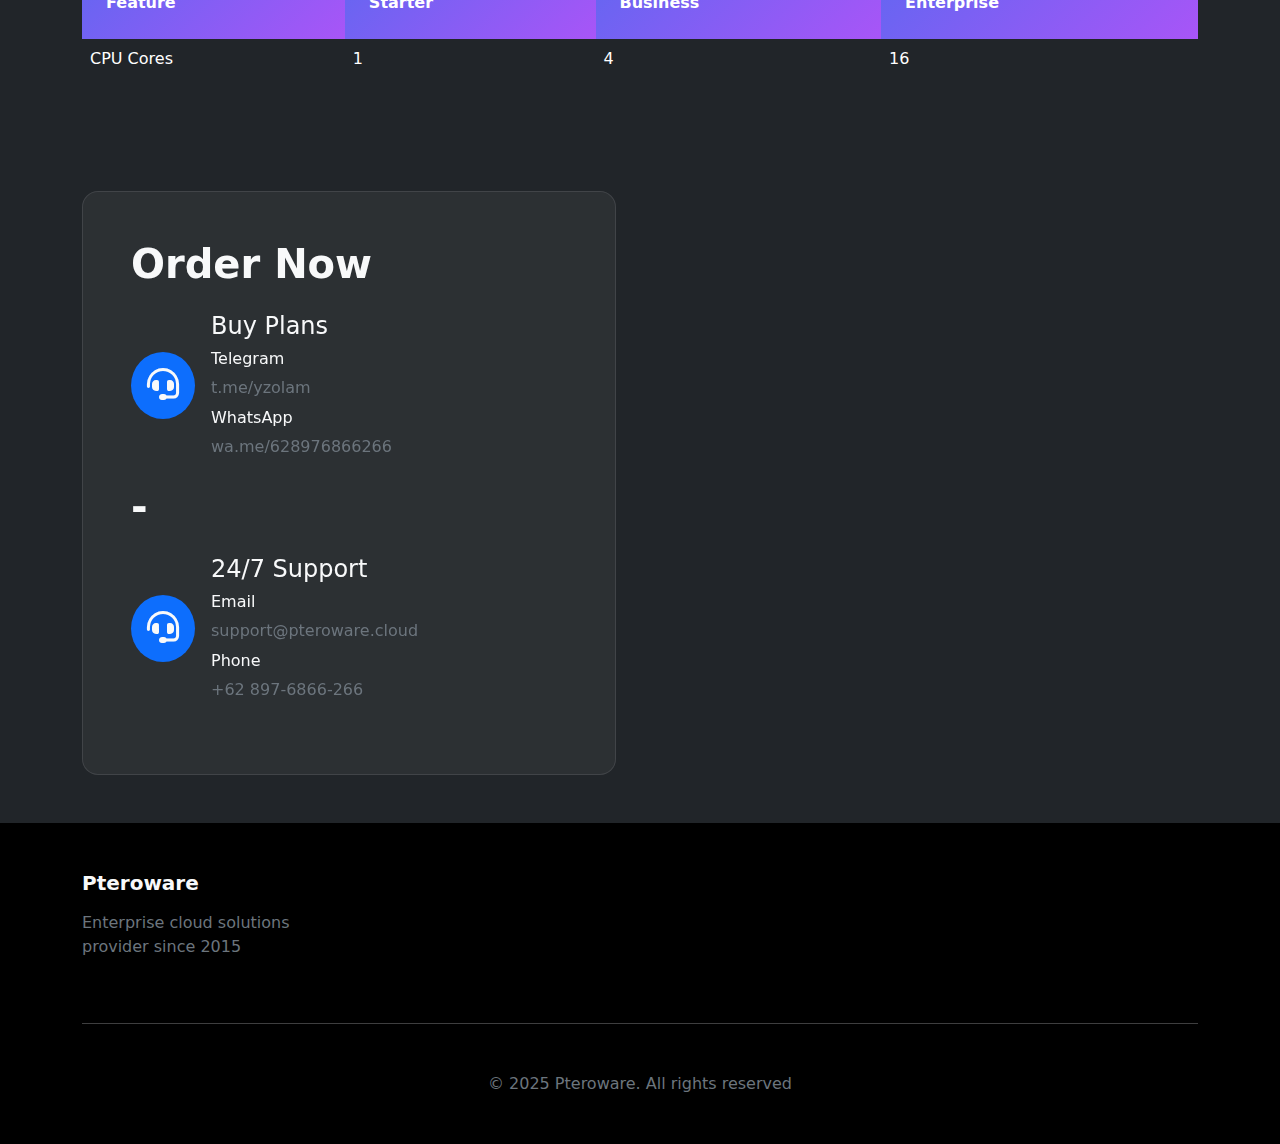
==== commit f7e1f0b0: "Update index.html" ====
--- a/index.html
+++ b/index.html
@@ -166,7 +166,7 @@
             <h2 class="display-5 fw-bold mb-3">Cloud Hosting Solutions</h2>
             <p class="text-secondary">Choose from our wide range of optimized hosting solutions</p>
         </div>
-
+<h2> </h2>
         <!-- Shared Hosting -->
         <div class="row g-4 mb-6">
             <h3 class="h2 fw-bold mb-4"><i class="fas fa-share-alt me-2"></i>Shared Hosting</h3>
@@ -192,7 +192,7 @@
 
         </div>
 
-        
+        <h2> </h2>
 
         <!-- VPS Hosting -->
         <div class="row g-4 mb-6">
@@ -221,7 +221,7 @@
             <!-- Add other VPS plans -->
 
         </div>
-
+<h2> </h2>
         <!-- Dedicated Servers -->
         <div class="row g-4 mb-6">
             <h3 class="h2 fw-bold mb-4"><i class="fas fa-database me-2"></i>Dedicated Servers</h3>
@@ -243,7 +243,7 @@
             <!-- Add other dedicated servers -->
 
         </div>
-
+<h2> </h2>
         <!-- Additional Services -->
         <div class="row g-4">
             <div class="col-md-6">
@@ -260,7 +260,7 @@
                     </div>
                 </div>
             </div>
-
+<h2> </h2>
             <div class="col-md-6">
                 <div class="product-card p-4 h-100">
                     <h3 class="h4 fw-bold mb-4"><i class="fas fa-lock me-2"></i>Security Solutions</h3>
@@ -317,10 +317,10 @@
         <div class="row g-5">
             <div class="col-lg-6">
                 <div class="product-card p-5 h-100">
-                    <h2 class="display-6 fw-bold mb-4"> </h2>
+                    <h2 class="display-6 fw-bold mb-4">Order Now</h2>
                     <div class="d-flex align-items-center mb-4">
                         <div class="icon-box bg-primary rounded-circle p-3 me-3">
-                            <i class="fas fa-headset fa-2x">Order Now</i>
+                            <i class="fas fa-headset fa-2x"></i>
                         </div>
                         <div>
                             <h4>Buy Plans</h4>
@@ -331,10 +331,10 @@
                             <p class="mb-0 text-secondary">wa.me/628976866266</p>
                         </div>
                     </div>
-                   <h2 class="display-6 fw-bold mb-4"> </h2>
+                   <h2 class="display-6 fw-bold mb-4">-</h2>
                     <div class="d-flex align-items-center mb-4">
                         <div class="icon-box bg-primary rounded-circle p-3 me-3">
-                            <i class="fas fa-headset fa-2x">-</i>
+                            <i class="fas fa-headset fa-2x"></i>
                         </div>
                         <div>
                             <h4>24/7 Support</h4>
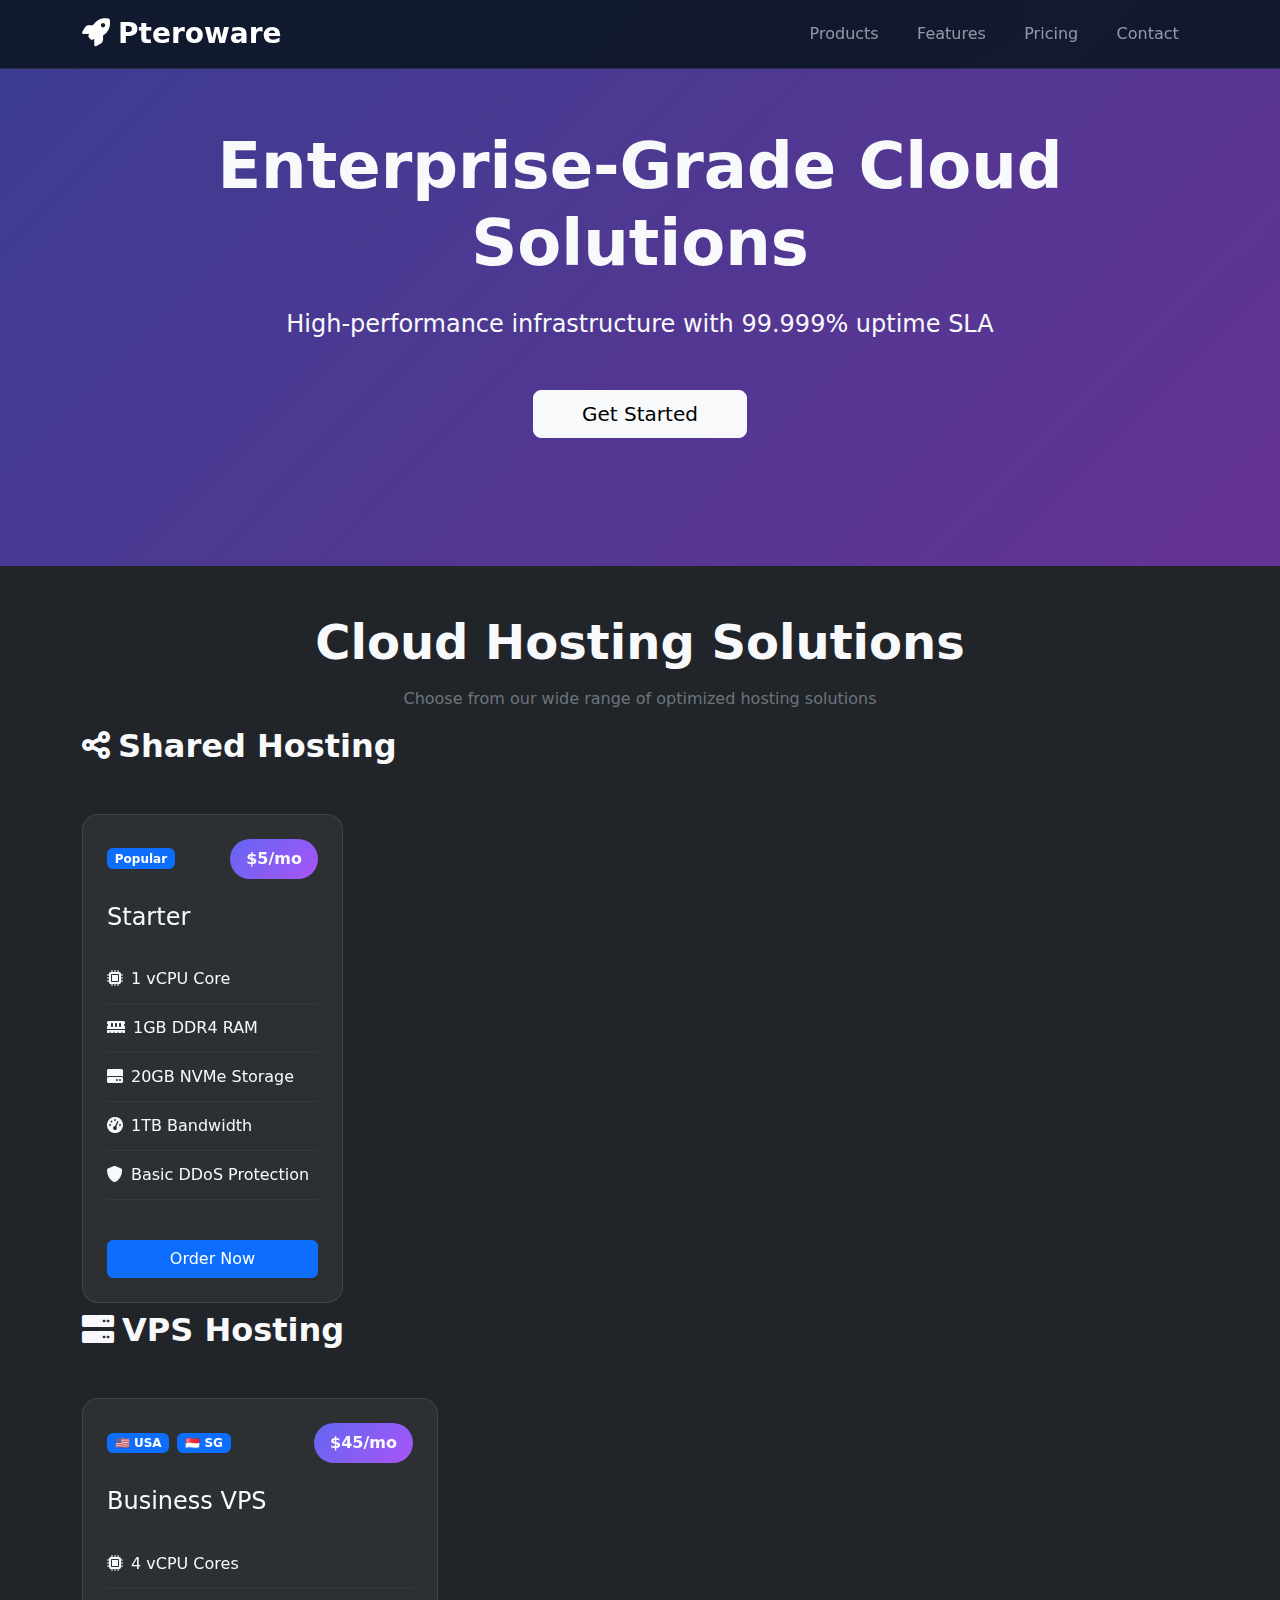
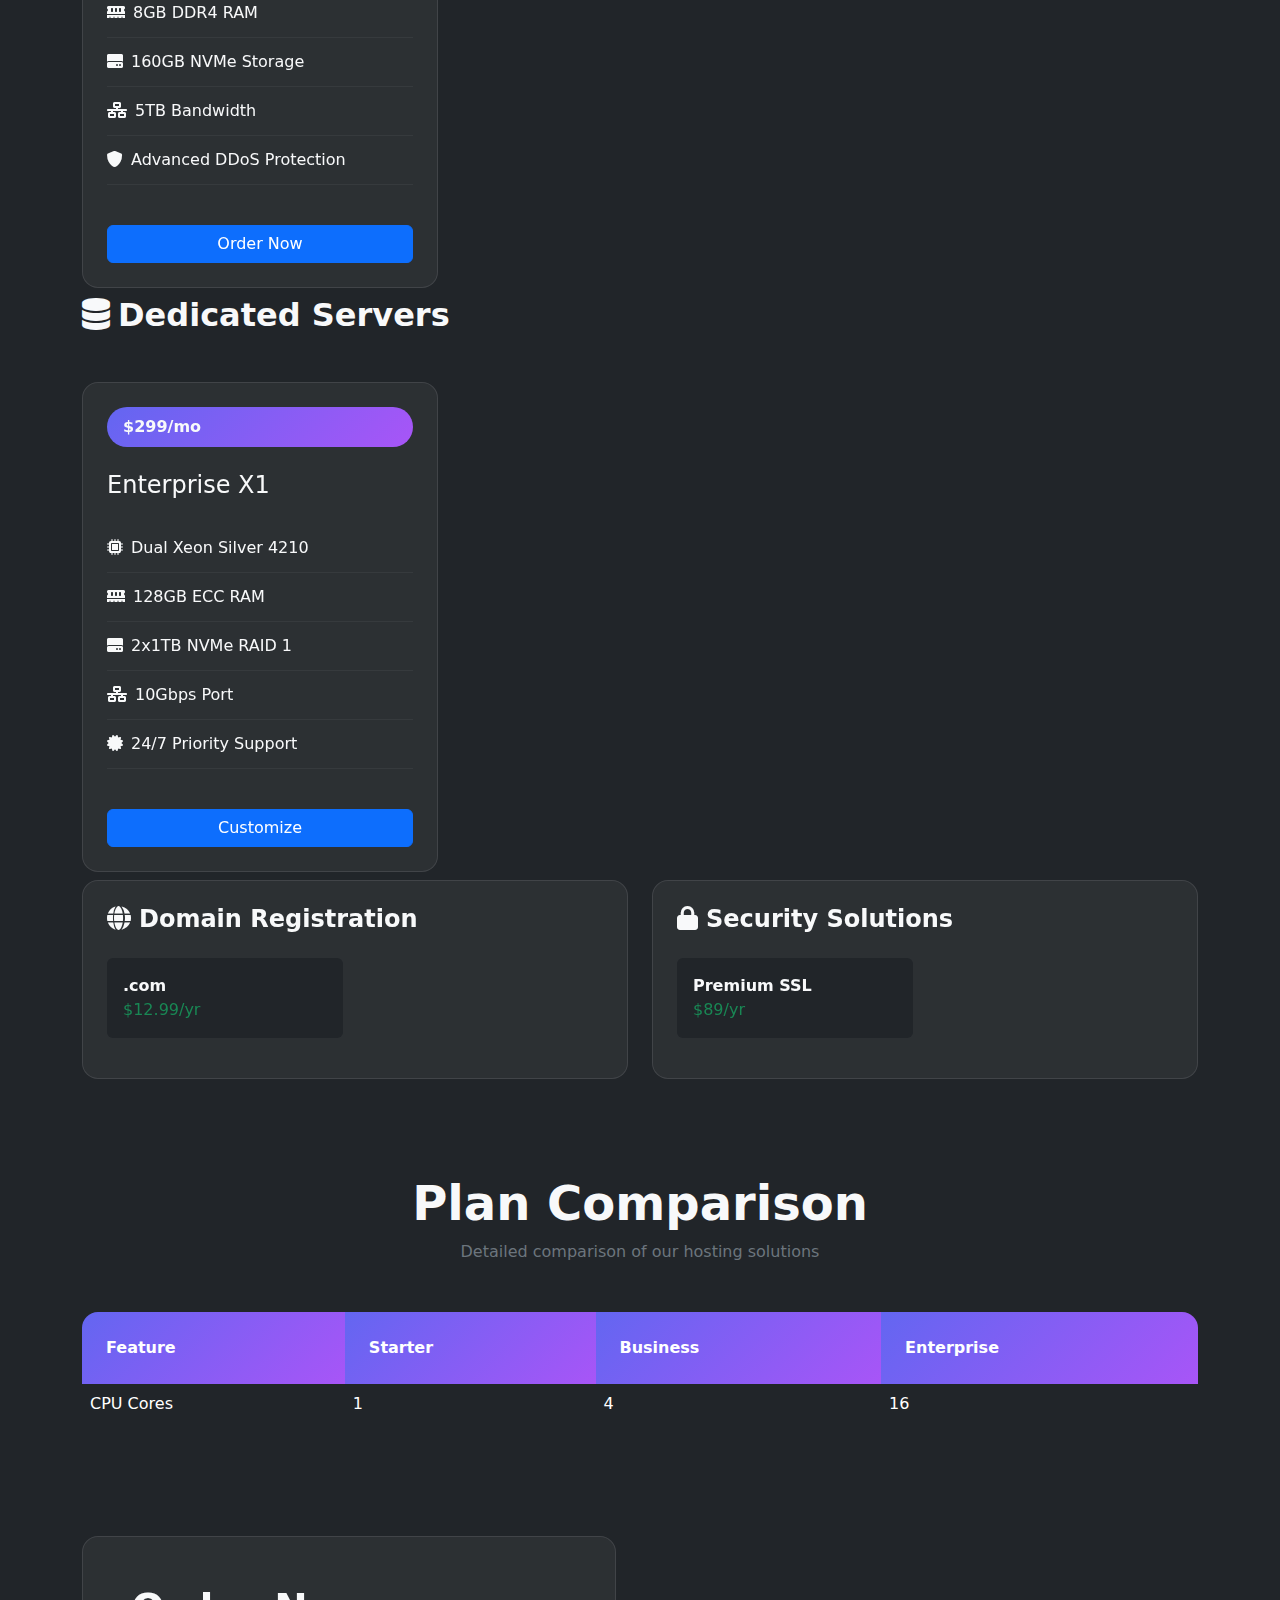
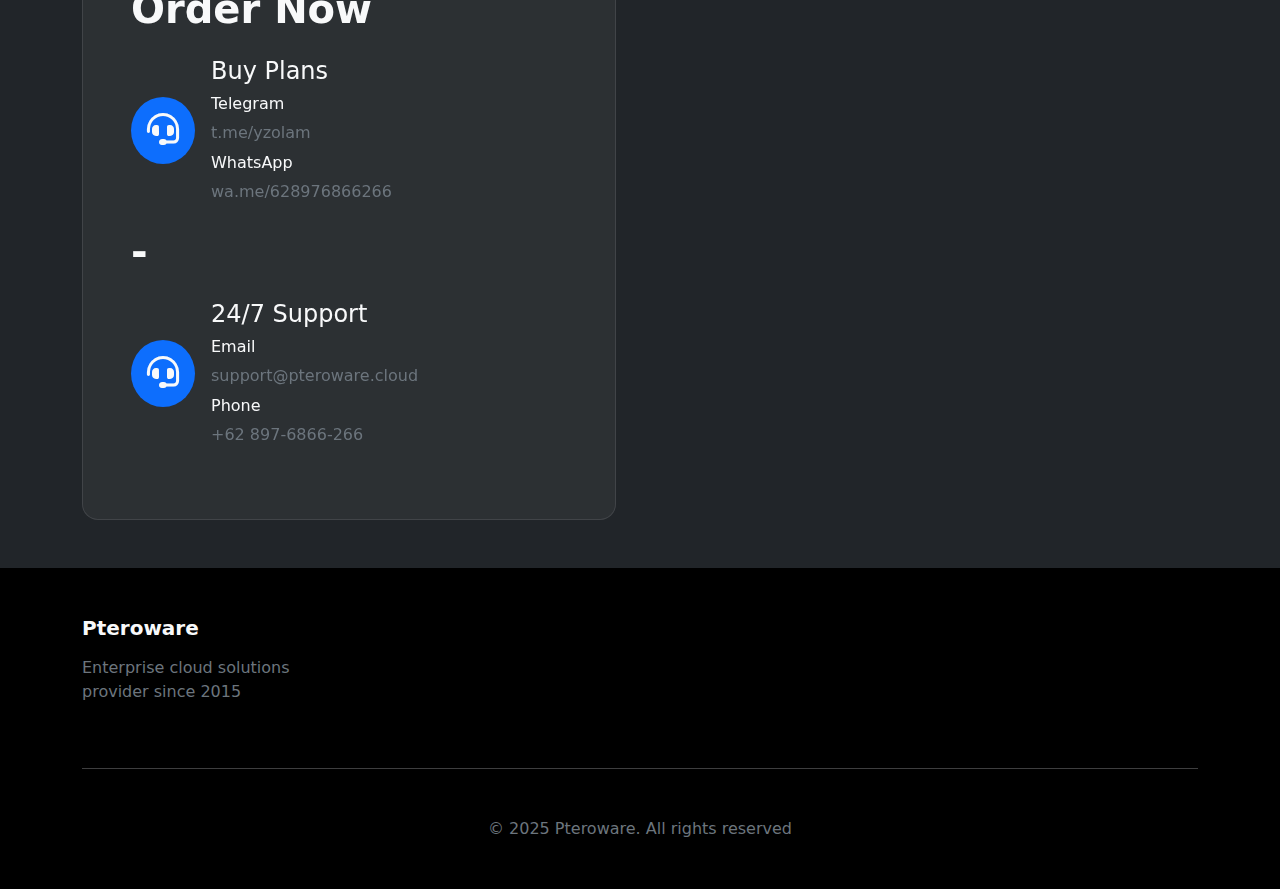
==== commit 84a12944: "Update index.html" ====
--- a/index.html
+++ b/index.html
@@ -244,6 +244,7 @@
 
         </div>
 <h2> </h2>
+        <h2> </h2>
         <!-- Additional Services -->
         <div class="row g-4">
             <div class="col-md-6">
@@ -260,7 +261,6 @@
                     </div>
                 </div>
             </div>
-<h2> </h2>
             <div class="col-md-6">
                 <div class="product-card p-4 h-100">
                     <h3 class="h4 fw-bold mb-4"><i class="fas fa-lock me-2"></i>Security Solutions</h3>
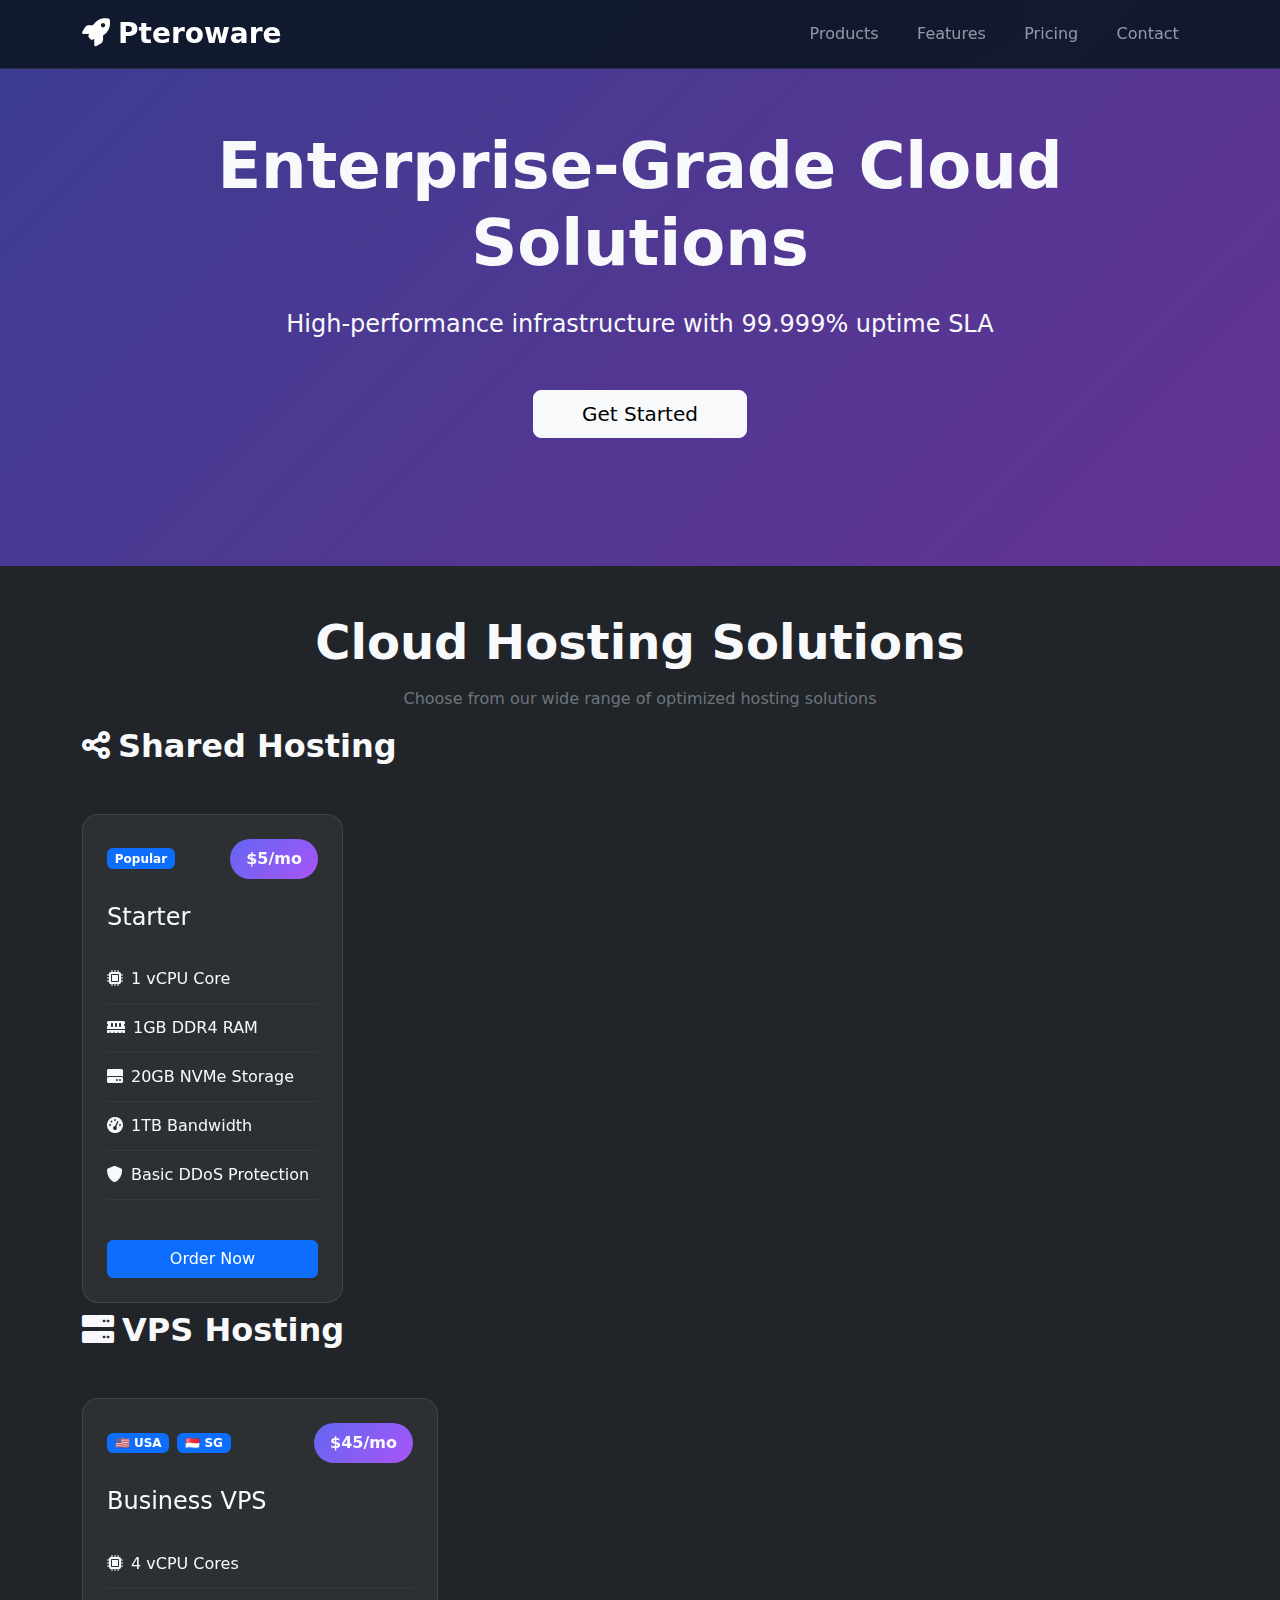
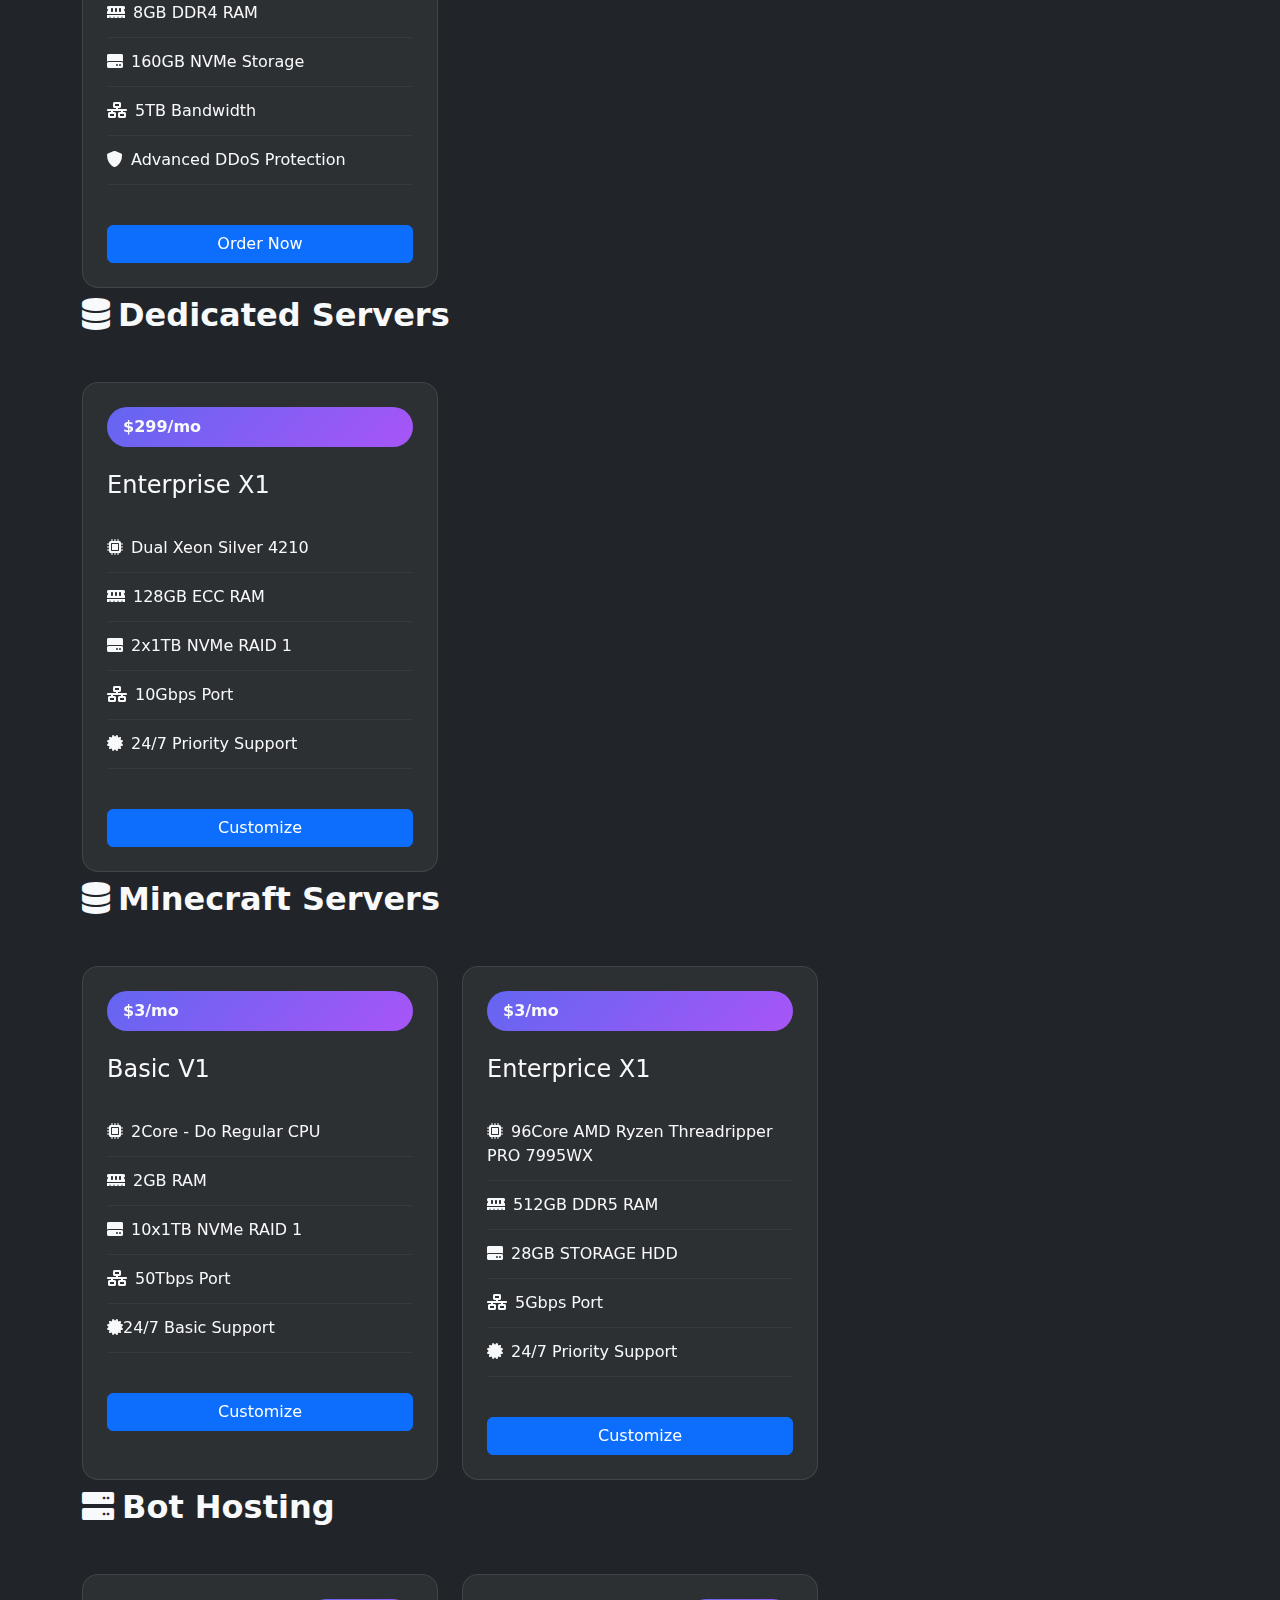
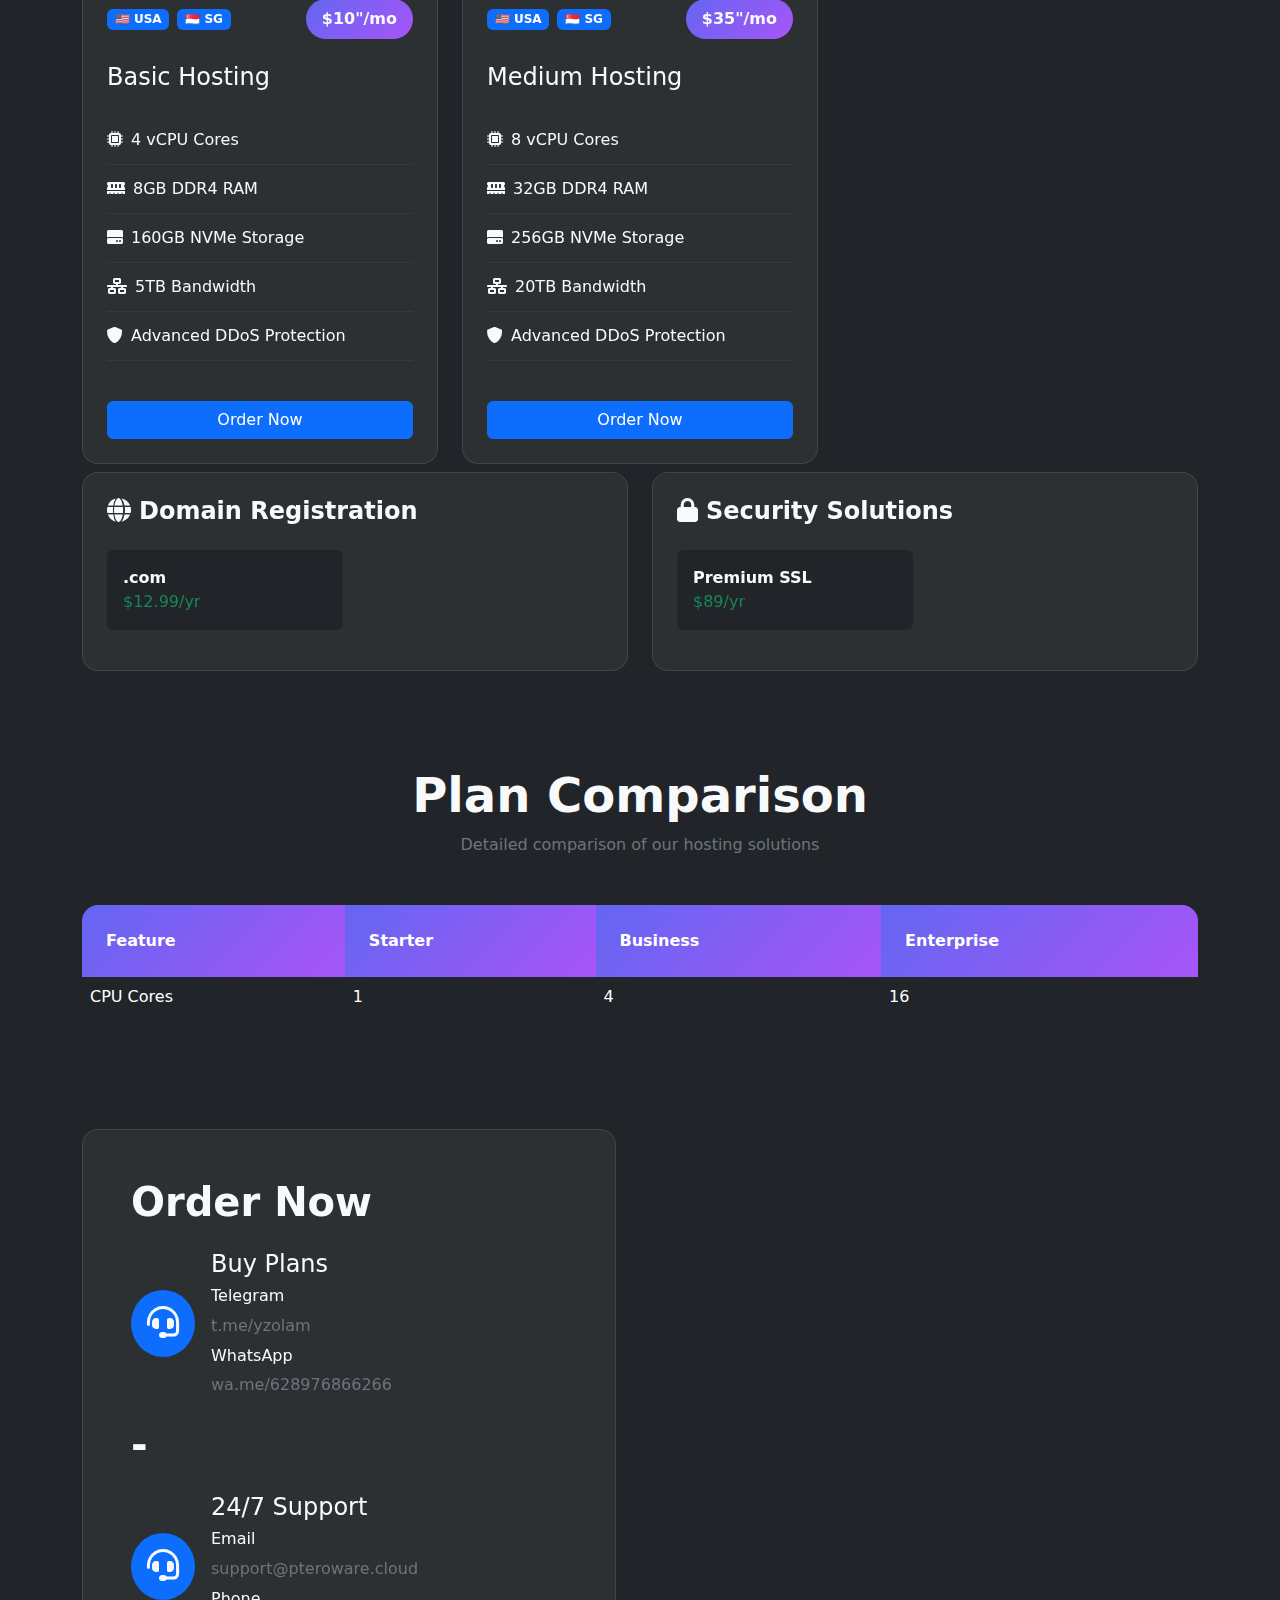
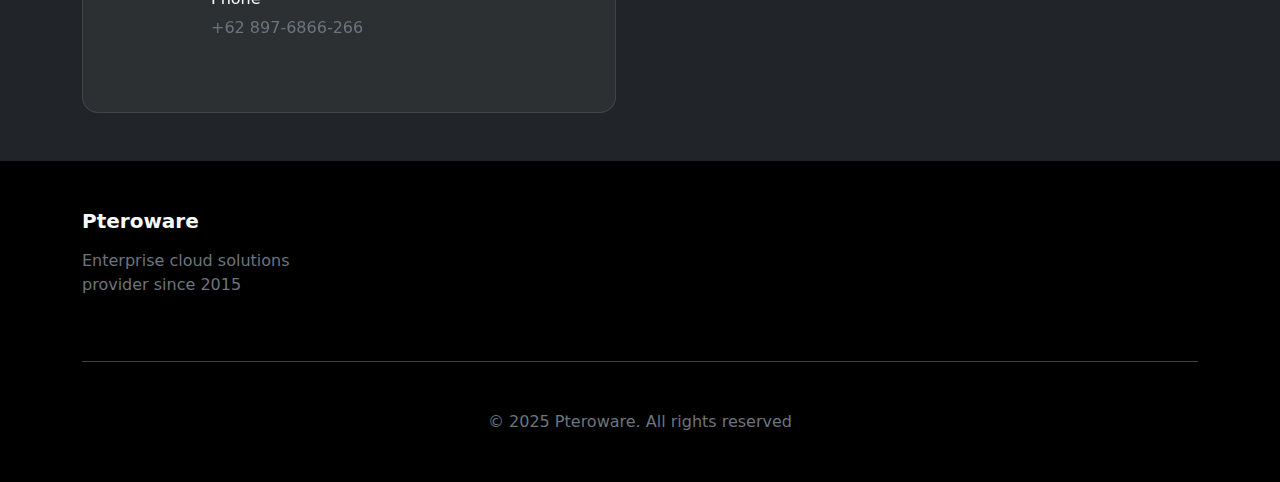
==== commit 11e9619e: "Add files via upload" ====
--- a/index.html
+++ b/index.html
@@ -243,8 +243,91 @@
             <!-- Add other dedicated servers -->
 
         </div>
+
 <h2> </h2>
+        <div class="row g-4 mb-6">
+            <h3 class="h2 fw-bold mb-4"><i class="fas fa-database me-2"></i>Minecraft Servers</h3>
+            <div class="col-lg-4 col-md-6">
+                <div class="product-card p-4 h-100">
+                    <div class="price-badge bg-dark">$3<span class="fs-6">/mo</span></div>
+                    <h4 class="my-4">Basic V1</h4>
+                    <ul class="feature-list list-unstyled">
+                        <li><i class="fas fa-microchip me-2"></i>2Core - Do Regular CPU</li>
+                        <li><i class="fas fa-memory me-2"></i>2GB RAM</li>
+                        <li><i class="fas fa-hdd me-2"></i>10x1TB NVMe RAID 1</li>
+                        <li><i class="fas fa-network-wired me-2"></i>50Tbps Port</li>
+                        <li><i class="fas fa-certificate cme-Basi2"></i>24/7 Basic Support</li>
+                    </ul>
+                    <a href="#" class="btn btn-primary w-100 mt-4">Customize</a>
+                </div>
+            </div>
+            
+            <div class="col-lg-4 col-md-6">
+                <div class="product-card p-4 h-100">
+                    <div class="price-badge bg-dark">$3<span class="fs-6">/mo</span></div>
+                    <h4 class="my-4">Enterprice X1</h4>
+                    <ul class="feature-list list-unstyled">
+                        <li><i class="fas fa-microchip me-2"></i>96Core AMD Ryzen Threadripper PRO 7995WX</li>
+                        <li><i class="fas fa-memory me-2"></i>512GB DDR5 RAM</li>
+                        <li><i class="fas fa-hdd me-2"></i>28GB STORAGE HDD</li>
+                        <li><i class="fas fa-network-wired me-2"></i>5Gbps Port</li>
+                        <li><i class="fas fa-certificate me-2"></i>24/7 Priority Support</li>
+                    </ul>
+                    <a href="#" class="btn btn-primary w-100 mt-4">Customize</a>
+                </div>
+            </div>
+            <!-- Add other minecraft servers -->
+
+        </div>
         <h2> </h2>
+        <!-- VPS Hosting -->
+        <div class="row g-4 mb-6">
+            <h3 class="h2 fw-bold mb-4"><i class="fas fa-server me-2"></i>Bot Hosting</h3>
+            <div class="col-lg-4 col-md-6">
+                <div class="product-card p-4 h-100">
+                    <div class="d-flex justify-content-between align-items-center mb-4">
+                        <div class="d-flex gap-2">
+                            <span class="badge bg-primary">🇺🇸 USA</span>
+                            <span class="badge bg-primary">🇸🇬 SG</span>
+                        </div>
+                        <div class="price-badge">$10"<span class="fs-6">/mo</span></div>
+                    </div>
+                    <h4 class="mb-4">Basic Hosting</h4>
+                    <ul class="feature-list list-unstyled">
+                        <li><i class="fas fa-microchip me-2"></i>4 vCPU Cores</li>
+                        <li><i class="fas fa-memory me-2"></i>8GB DDR4 RAM</li>
+                        <li><i class="fas fa-hdd me-2"></i>160GB NVMe Storage</li>
+                        <li><i class="fas fa-network-wired me-2"></i>5TB Bandwidth</li>
+                        <li><i class="fas fa-shield-alt me-2"></i>Advanced DDoS Protection</li>
+                    </ul>
+                    <a href="#" class="btn btn-primary w-100 mt-4">Order Now</a>
+                </div>
+            </div>
+						<div class="col-lg-4 col-md-6">
+                <div class="product-card p-4 h-100">
+                    <div class="d-flex justify-content-between align-items-center mb-4">
+                        <div class="d-flex gap-2">
+                            <span class="badge bg-primary">🇺🇸 USA</span>
+                            <span class="badge bg-primary">🇸🇬 SG</span>
+                        </div>
+                        <div class="price-badge">$35"<span class="fs-6">/mo</span></div>
+                    </div>
+                    <h4 class="mb-4">Medium Hosting</h4>
+                    <ul class="feature-list list-unstyled">
+                        <li><i class="fas fa-microchip me-2"></i>8 vCPU Cores</li>
+                        <li><i class="fas fa-memory me-2"></i>32GB DDR4 RAM</li>
+                        <li><i class="fas fa-hdd me-2"></i>256GB NVMe Storage</li>
+                        <li><i class="fas fa-network-wired me-2"></i>20TB Bandwidth</li>
+                        <li><i class="fas fa-shield-alt me-2"></i>Advanced DDoS Protection</li>
+                    </ul>
+                    <a href="#" class="btn btn-primary w-100 mt-4">Order Now</a>
+                </div>
+            </div>
+            
+            <!-- Add other VPS plans -->
+
+        </div>
+				<h2></h2>
         <!-- Additional Services -->
         <div class="row g-4">
             <div class="col-md-6">
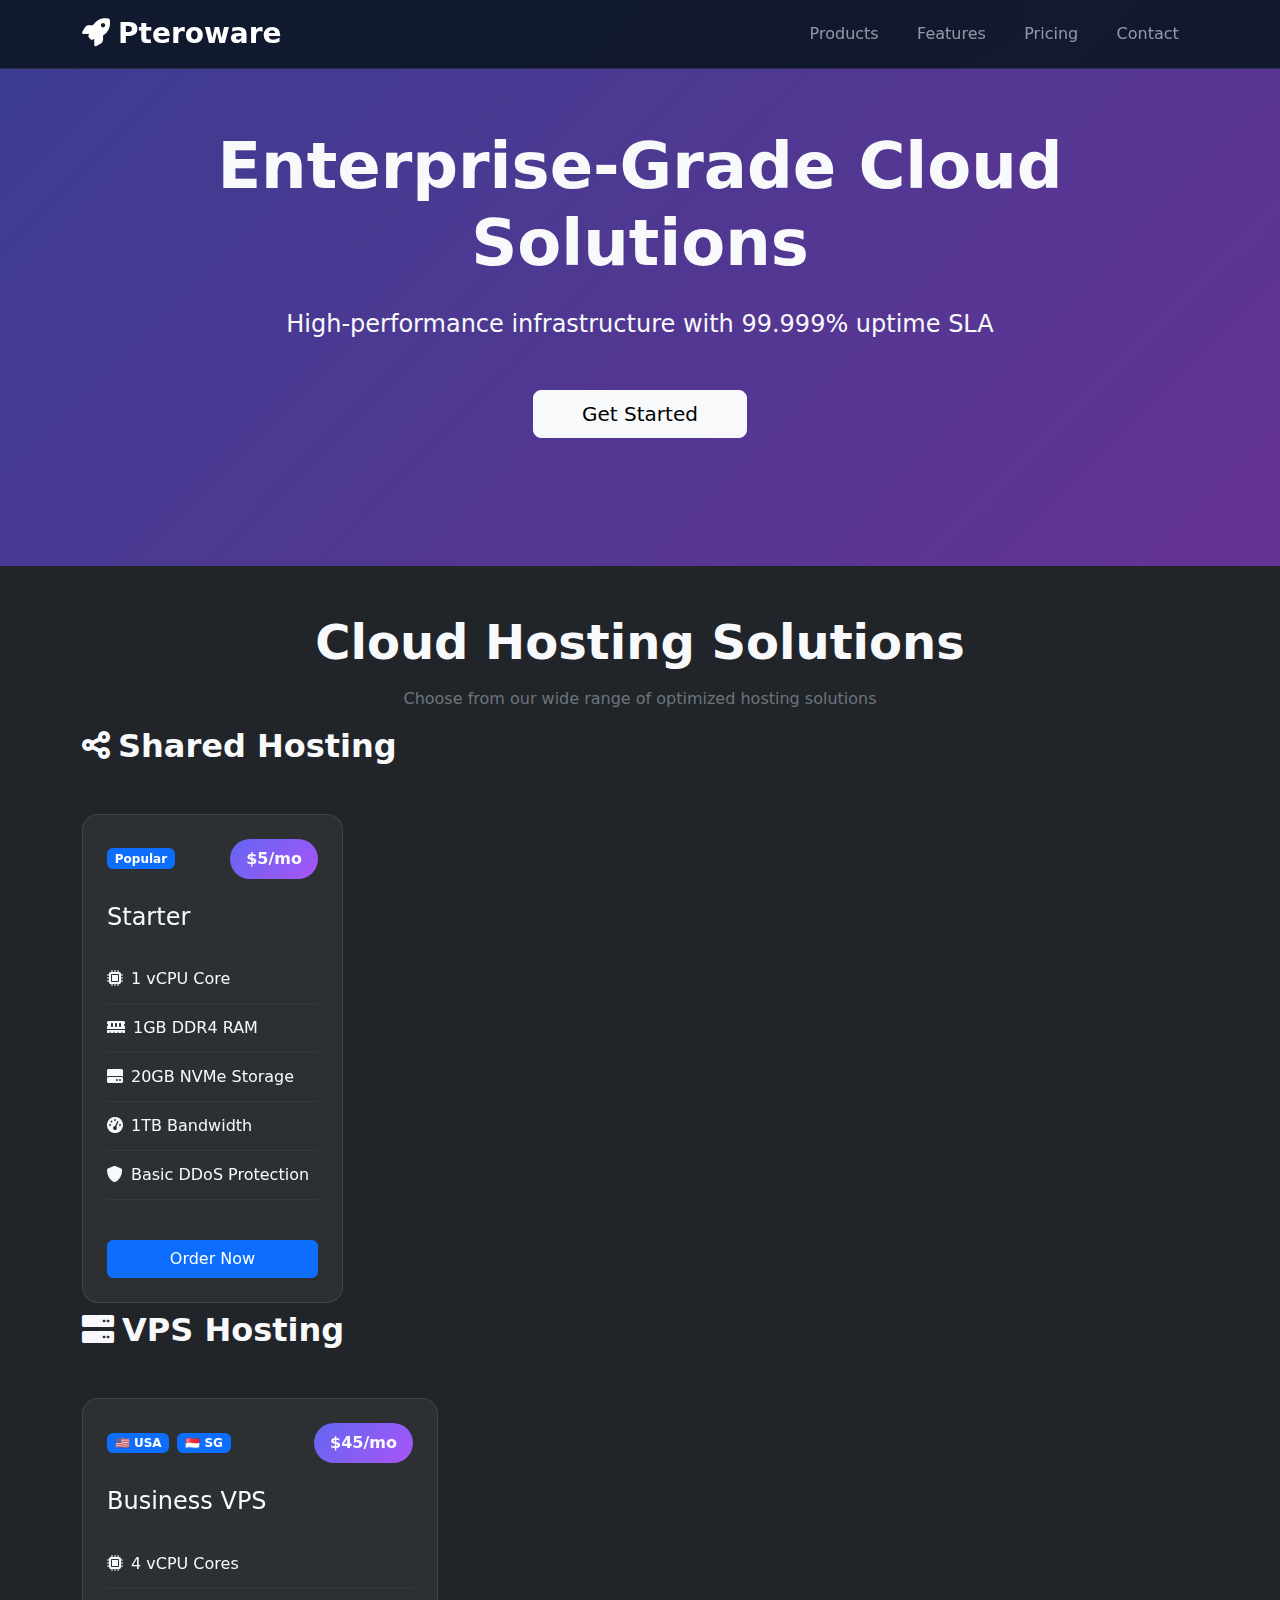
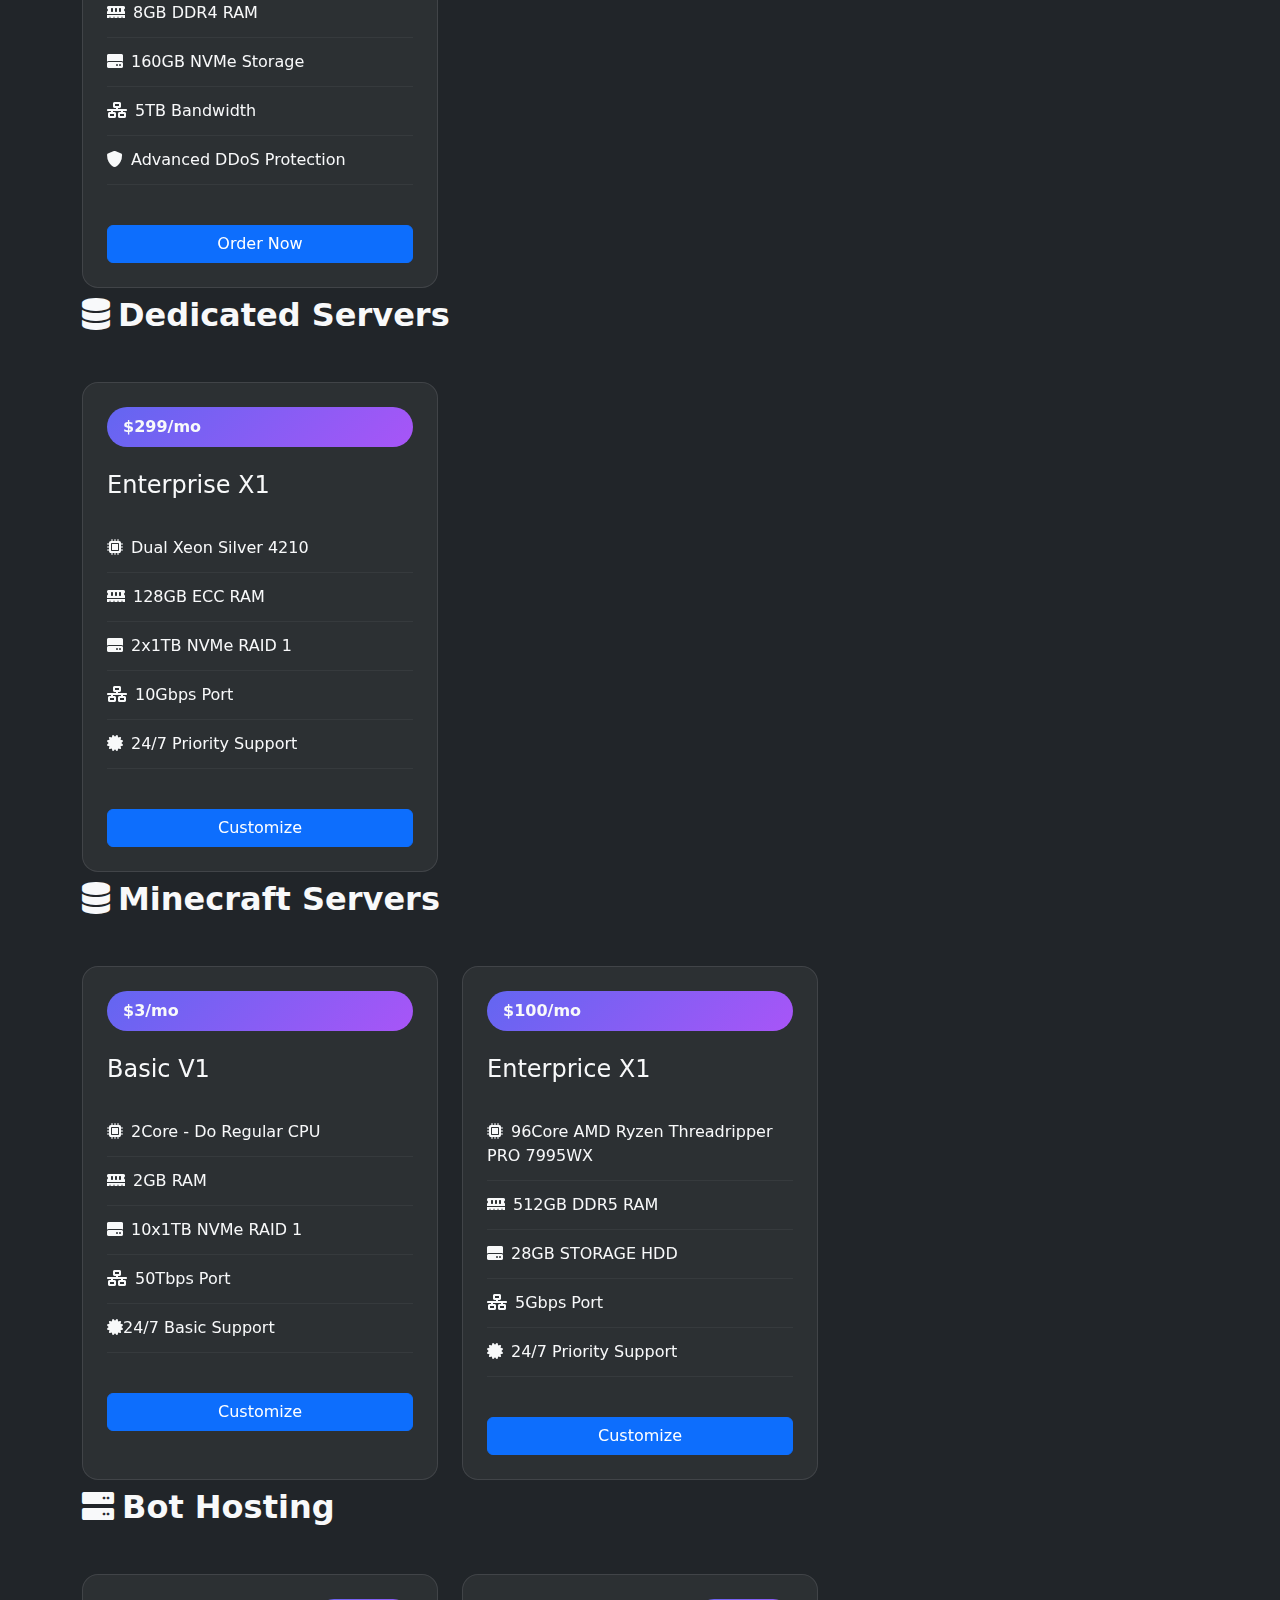
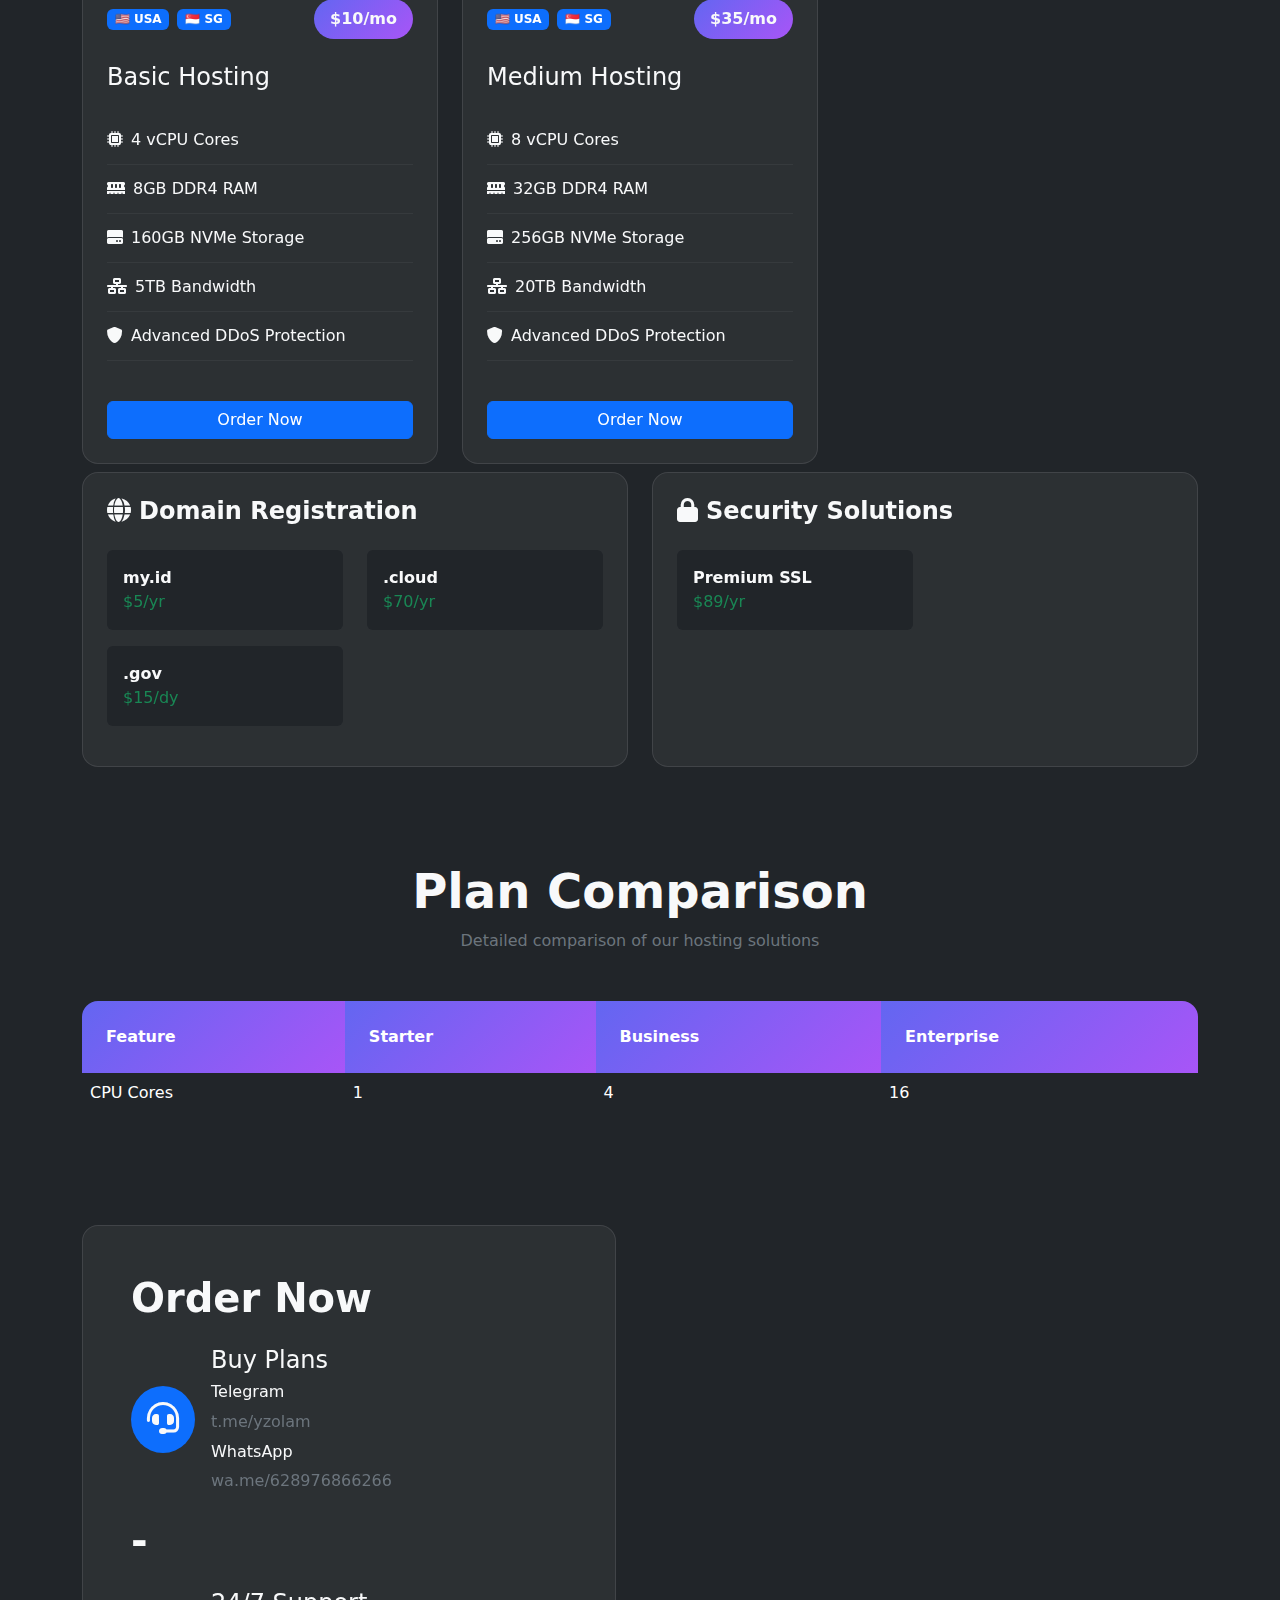
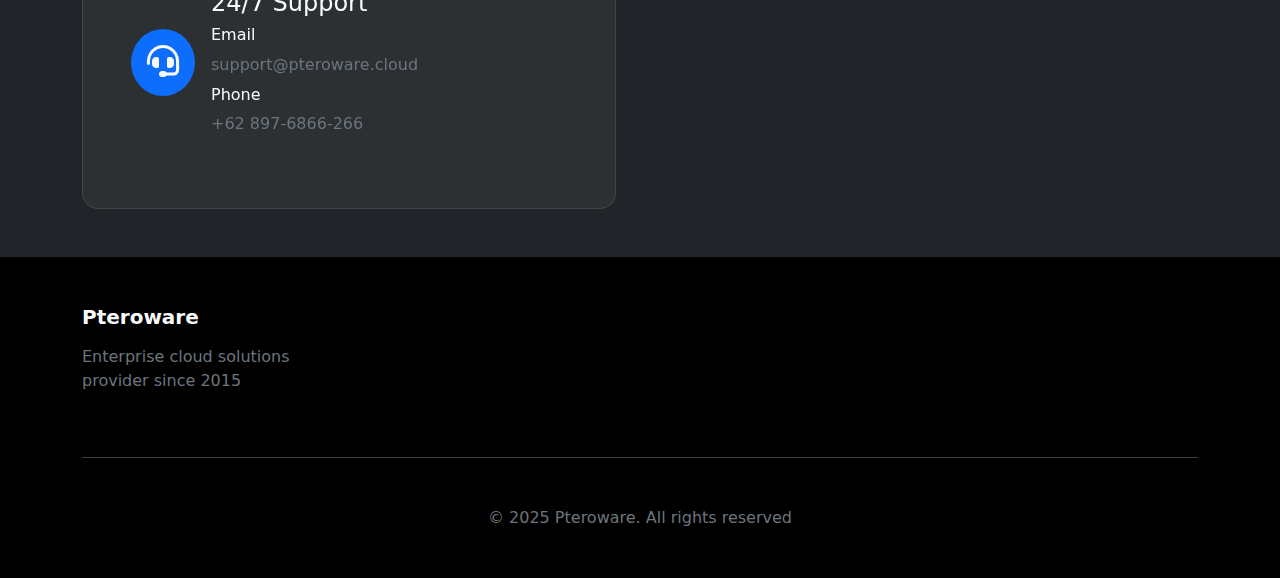
==== commit 3c8edeb4: "Add files via upload" ====
--- a/index.html
+++ b/index.html
@@ -264,7 +264,7 @@
             
             <div class="col-lg-4 col-md-6">
                 <div class="product-card p-4 h-100">
-                    <div class="price-badge bg-dark">$3<span class="fs-6">/mo</span></div>
+                    <div class="price-badge bg-dark">$100<span class="fs-6">/mo</span></div>
                     <h4 class="my-4">Enterprice X1</h4>
                     <ul class="feature-list list-unstyled">
                         <li><i class="fas fa-microchip me-2"></i>96Core AMD Ryzen Threadripper PRO 7995WX</li>
@@ -290,7 +290,7 @@
                             <span class="badge bg-primary">🇺🇸 USA</span>
                             <span class="badge bg-primary">🇸🇬 SG</span>
                         </div>
-                        <div class="price-badge">$10"<span class="fs-6">/mo</span></div>
+                        <div class="price-badge">$10<span class="fs-6">/mo</span></div>
                     </div>
                     <h4 class="mb-4">Basic Hosting</h4>
                     <ul class="feature-list list-unstyled">
@@ -310,7 +310,7 @@
                             <span class="badge bg-primary">🇺🇸 USA</span>
                             <span class="badge bg-primary">🇸🇬 SG</span>
                         </div>
-                        <div class="price-badge">$35"<span class="fs-6">/mo</span></div>
+                        <div class="price-badge">$35<span class="fs-6">/mo</span></div>
                     </div>
                     <h4 class="mb-4">Medium Hosting</h4>
                     <ul class="feature-list list-unstyled">
@@ -336,8 +336,20 @@
                     <div class="row">
                         <div class="col-6 mb-3">
                             <div class="p-3 bg-dark rounded hover-scale">
-                                <div class="fw-bold">.com</div>
-                                <div class="text-success">$12.99/yr</div>
+                                <div class="fw-bold">my.id</div>
+                                <div class="text-success">$5/yr</div>
+                            </div>
+                        </div>
+												<div class="col-6 mb-3">
+                            <div class="p-3 bg-dark rounded hover-scale">
+                                <div class="fw-bold">.cloud</div>
+                                <div class="text-success">$70/yr</div>
+                            </div>
+                        </div>
+												<div class="col-6 mb-3">
+                            <div class="p-3 bg-dark rounded hover-scale">
+                                <div class="fw-bold">.gov</div>
+                                <div class="text-success">$15/dy</div>
                             </div>
                         </div>
                         <!-- Add more domain extensions -->
